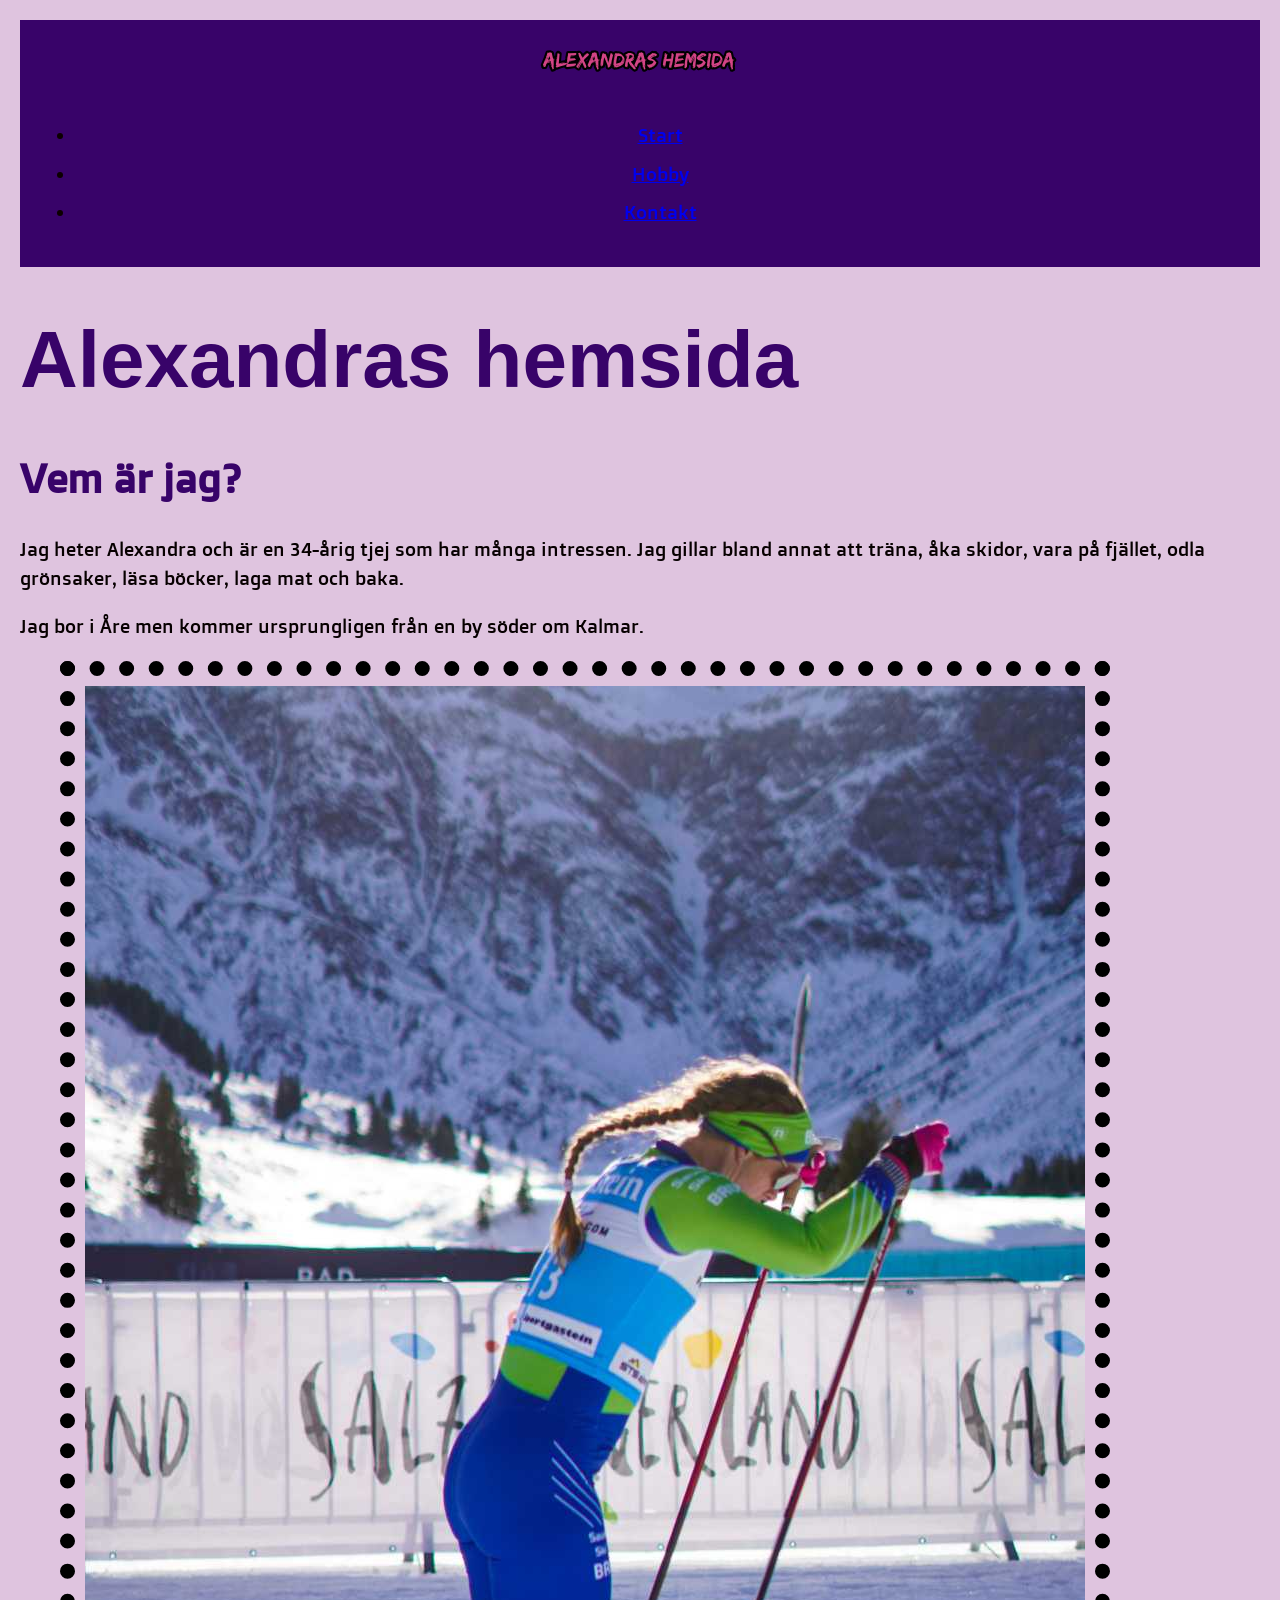
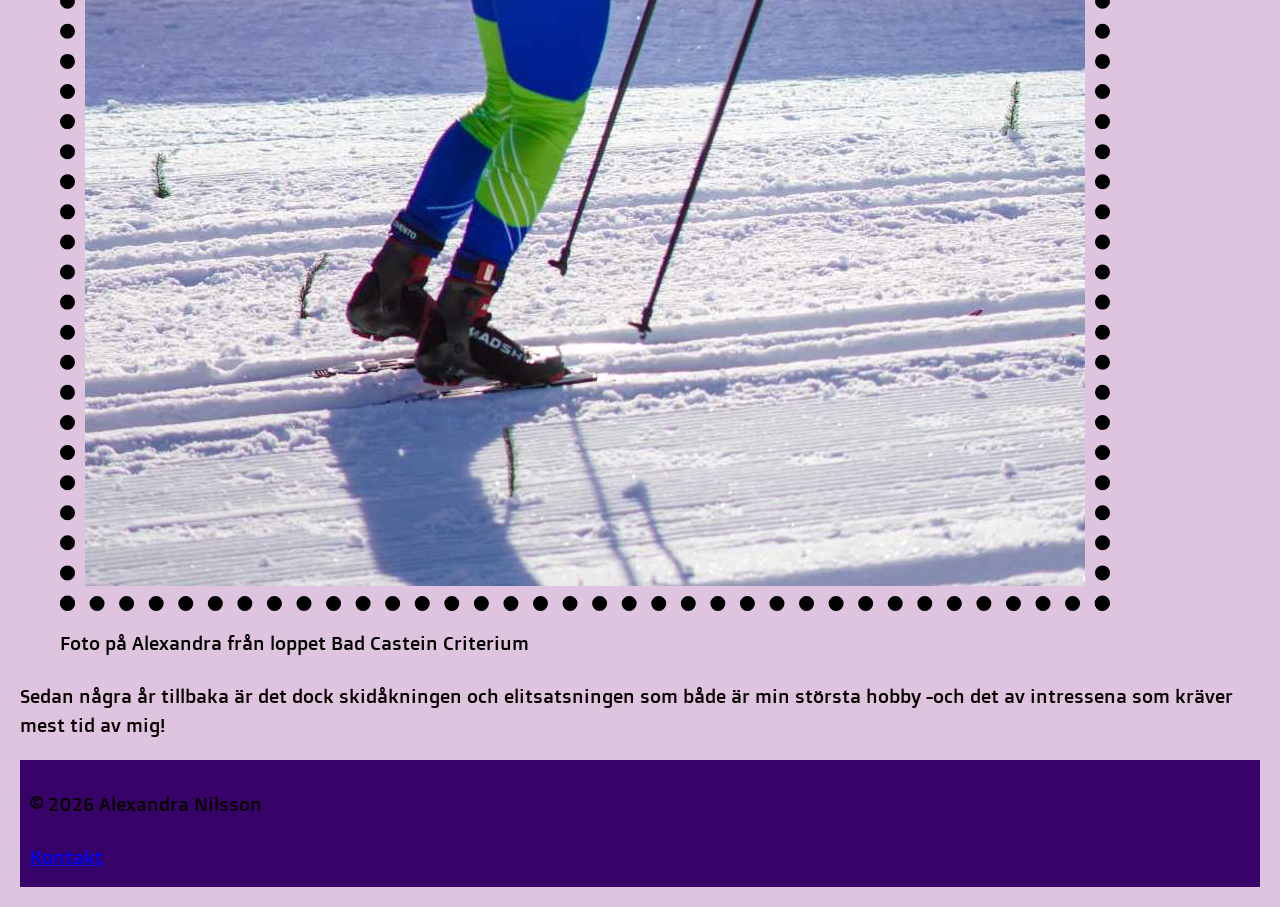
==== index.html @ caaa1222 "Update image dimensions in header and adjust CSS styles for consistency" ====
<!DOCTYPE html>
<html lang="sv">
    <head>
        <meta charset="UTF-8">
        <meta name="viewport" content="width=device-width, initial-scale=1.0">
        <title>Alexandras hemsida</title>
        <link href="css/style.css" rel="stylesheet">

        <!-- Provar att importera en font från Google Fonts -->
        <link href="https://fonts.googleapis.com/css2?family=Caveat:wght@400..700&family=Doppio+One&display=swap" rel="stylesheet">
    </head>

    <body>
        <!--SIDHUVUD-->
        <header>
            <a href="index.html">
                <img src="images/logotyp.svg" alt="logotyp alexandra" width="200">
            </a>
            
            <nav>
                <ul>
                   <li><a href="index.html">Start</a></li>
                    <li><a href="hobby.html">Hobby</a></li>
                    <li><a href="kontakt.html">Kontakt</a></li>
                </ul>
            </nav>
        </header>

        <main>
            <!--INTRODUKTION-->
            <h1>Alexandras hemsida</h1>
            <section>
                <h2>Vem är jag?</h2>
                <p>Jag heter Alexandra och är en 34-årig tjej som har många intressen. Jag gillar bland annat att träna, åka skidor, vara på fjället, odla grönsaker, läsa böcker, laga mat och baka.</p>
                <p>Jag bor i Åre men kommer ursprungligen från en by söder om Kalmar.</p>
            </section>
            
            <figure>
                <img src="images/skidbild.jpg" alt="skidbild">
                <figcaption class=”ImageCaption”>Foto på Alexandra från loppet Bad Castein Criterium</figcaption>
            </figure>
            
            <section>
                <p>Sedan några år tillbaka är det dock skidåkningen och elitsatsningen som både är min största hobby -och det av intressena som kräver mest tid av mig!</p>
            </section>
        </main>

        <footer>
             <p>&copy; 2026 Alexandra Nilsson</p>
            <a href="kontakt.html">Kontakt</a>
        </footer>
    </body>
</html>
---- css/style.css ----
body {
    background-color: #dfc4df;
    color: #000000;
    font-family: 'Doppio One', Arial, sans-serif;
    font-size: 1.2rem;
    line-height: 2;
    margin: 20px;
}

header {
    background-color: #380369;
    color: rgb(12, 0, 0);
    padding: 1rem;
    text-align: center;
}

h1 {
    font-family: impact, sans-serif;
    color: #380369;
    font-size: 5rem;
    line-height: 1;
}
h2 {
    font-family: 'Doppio One', Arial, sans-serif;
    color: #380369;
    font-size: 2.5rem;
    line-height: 1.2;
}

p {
    font-size: 1.2rem;
    line-height: 1.5;
    color:rgb(7, 0, 0);
    margin-block-start: 20px;
    margin-block-end: 20px;
}

img {
    border: 15px rgb(0, 0, 0) dotted;
    padding: 10px;
}
img[alt="logotyp alexandra"] {
    border: none;
}

footer {
    background-color: #380369;
    text-align: start;
    padding: 10px;
}
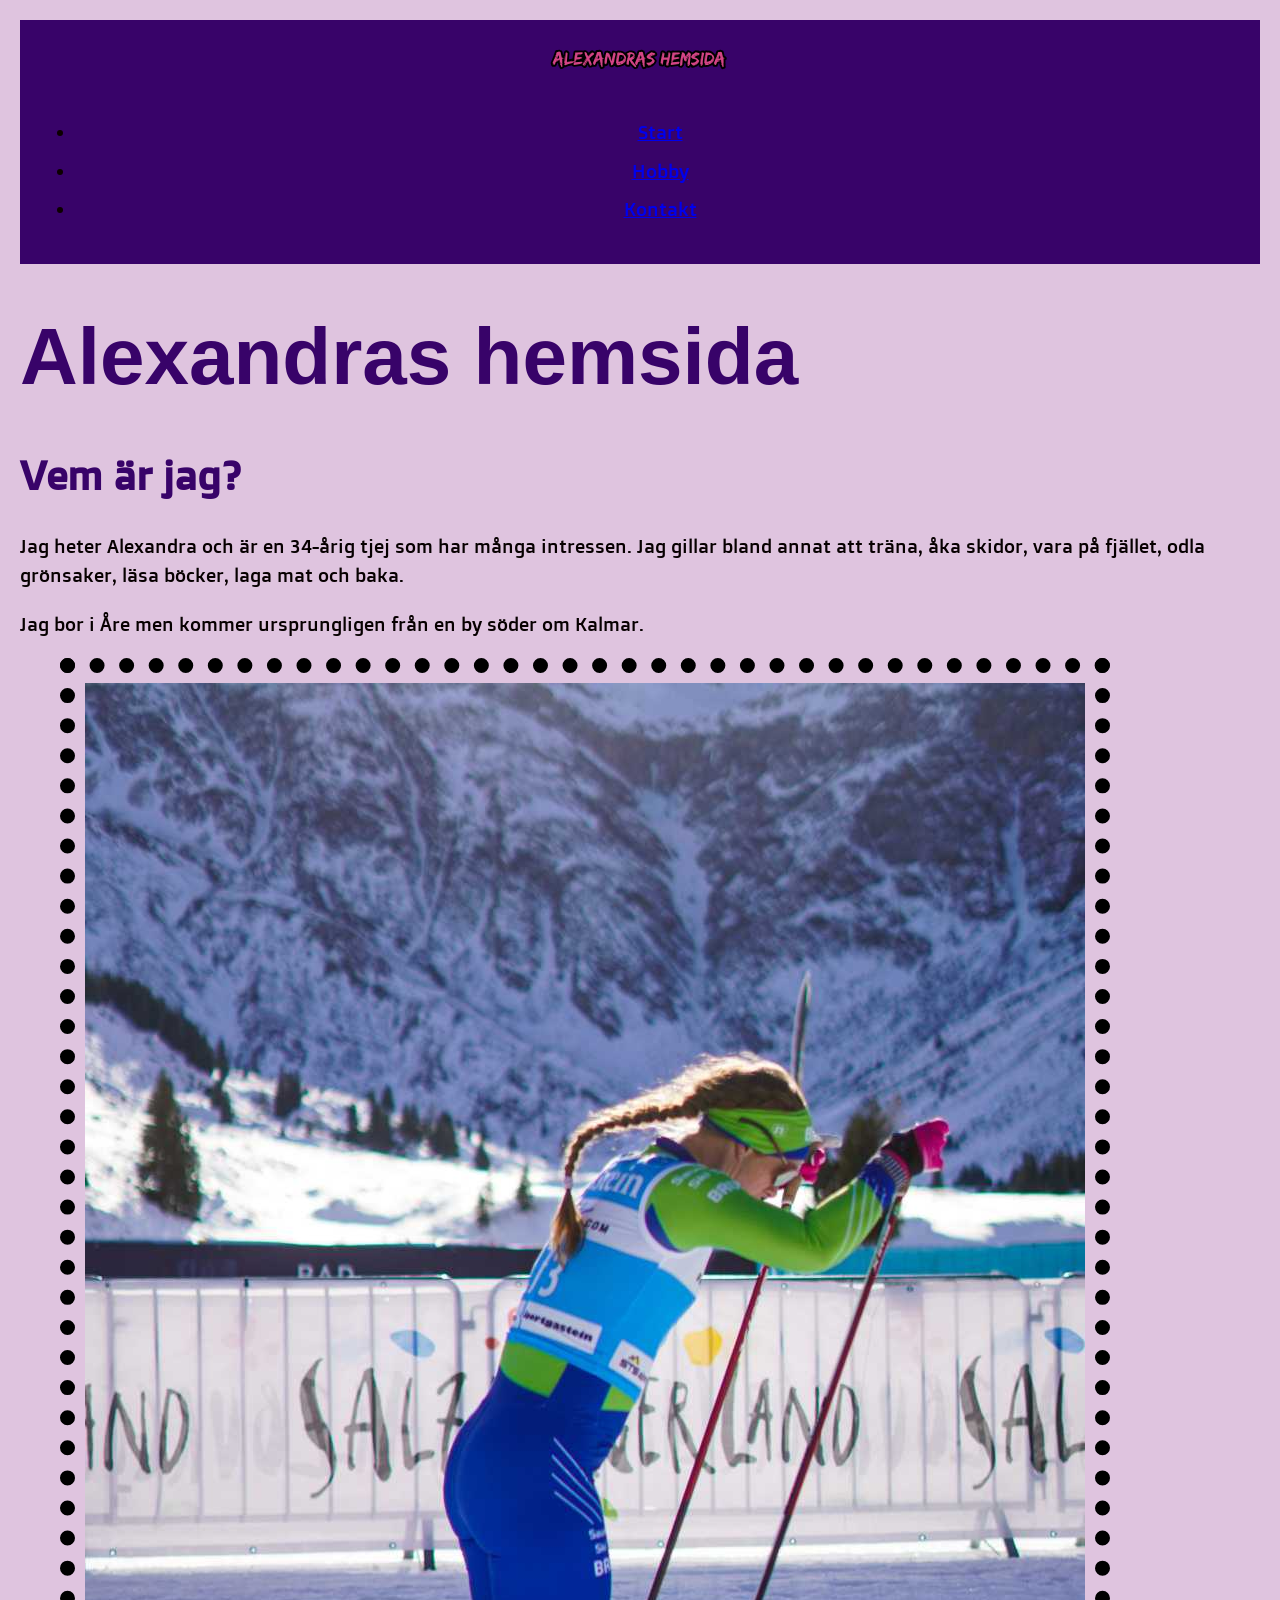
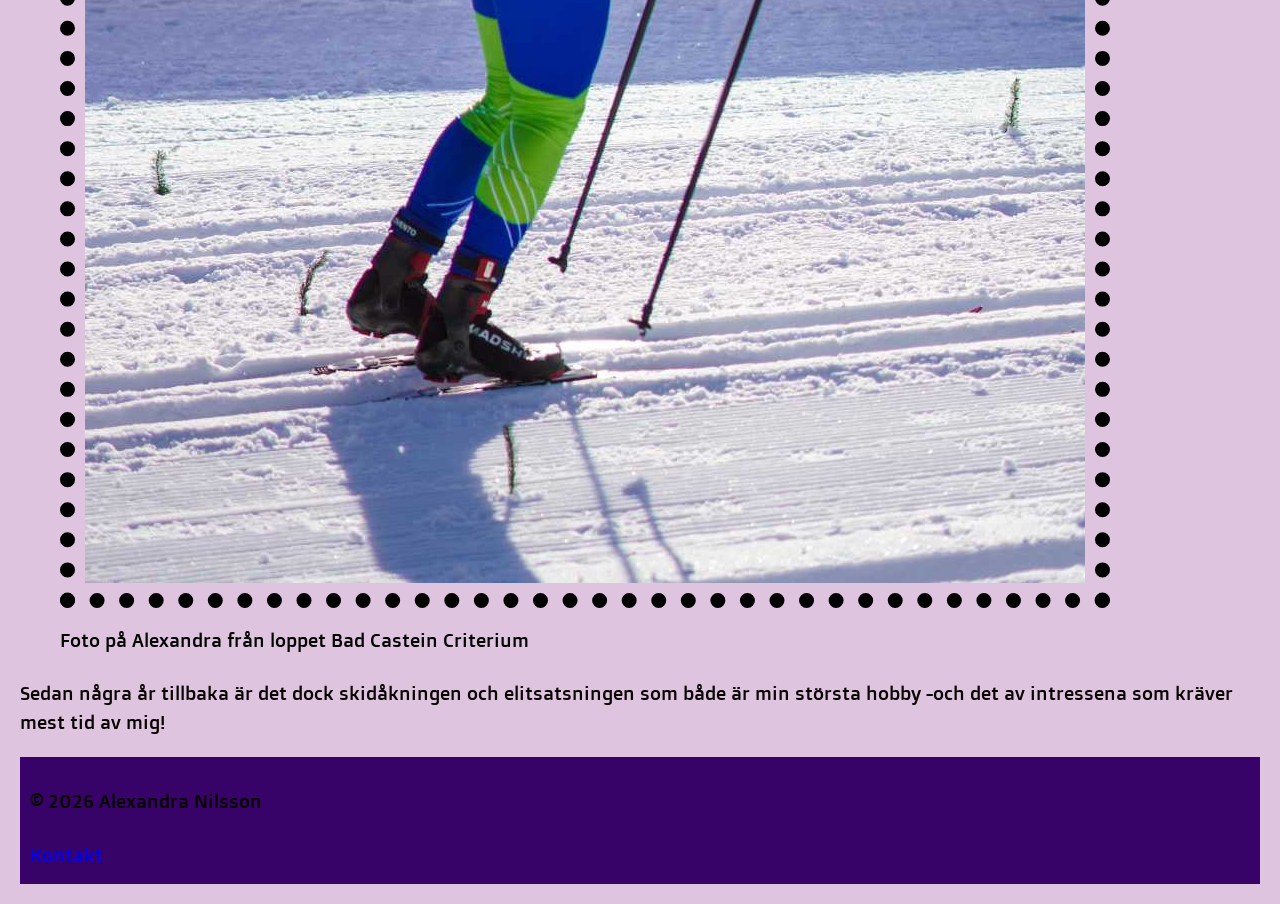
==== commit a3e5980a: "Add Google Fonts and improve CSS styles for form and table elements" ====
--- a/index.html
+++ b/index.html
@@ -7,6 +7,8 @@
         <link href="css/style.css" rel="stylesheet">
 
         <!-- Provar att importera en font från Google Fonts -->
+        <link rel="preconnect" href="https://fonts.googleapis.com">
+        <link rel="preconnect" href="https://fonts.gstatic.com" crossorigin>
         <link href="https://fonts.googleapis.com/css2?family=Caveat:wght@400..700&family=Doppio+One&display=swap" rel="stylesheet">
     </head>
 
--- a/css/style.css
+++ b/css/style.css
@@ -1,3 +1,8 @@
+/* Gör så att boxarna blir korrekt storlek när man sätter storleken själv (sätts överst för att den inte ska ärvas) */
+* {
+    box-sizing: border-box;
+}
+
 body {
     background-color: #dfc4df;
     color: #000000;
@@ -43,6 +48,48 @@
     border: none;
 }
 
+form {
+    background-color: #f15795;
+    padding: 20px;
+    border-radius: 10px;
+    border: 5px solid #380369;
+    max-width: 400px;
+    margin: 0 auto;
+}
+
+table {
+    /* collapse gör att det blir enkla streck emellan istället för dubbla som är default*/
+    border-collapse: collapse;
+    /* gör att tabellen blir mer förutsägbar, t.ex att cellerna anpassar sig mer efter rubrikerna än innehållet */
+    table-layout: fixed;
+    border: 1px solid #380369;
+    width: 100%;
+}
+
+th, 
+td {
+    border: 1px solid #380369;
+    padding: 0.7em;
+    text-align: left;
+}
+
+tr:nth-child(even) {
+    background-color: #f15795;
+}
+
+tr:nth-child(odd) {
+    background-color: pink;
+}
+
+/* gör att form och annat som inte som default äver egenskaper gör det nu */
+button, 
+input,
+select,
+textarea {
+  font-family: inherit;
+  font-size: 100%;
+}
+
 footer {
     background-color: #380369;
     text-align: start;
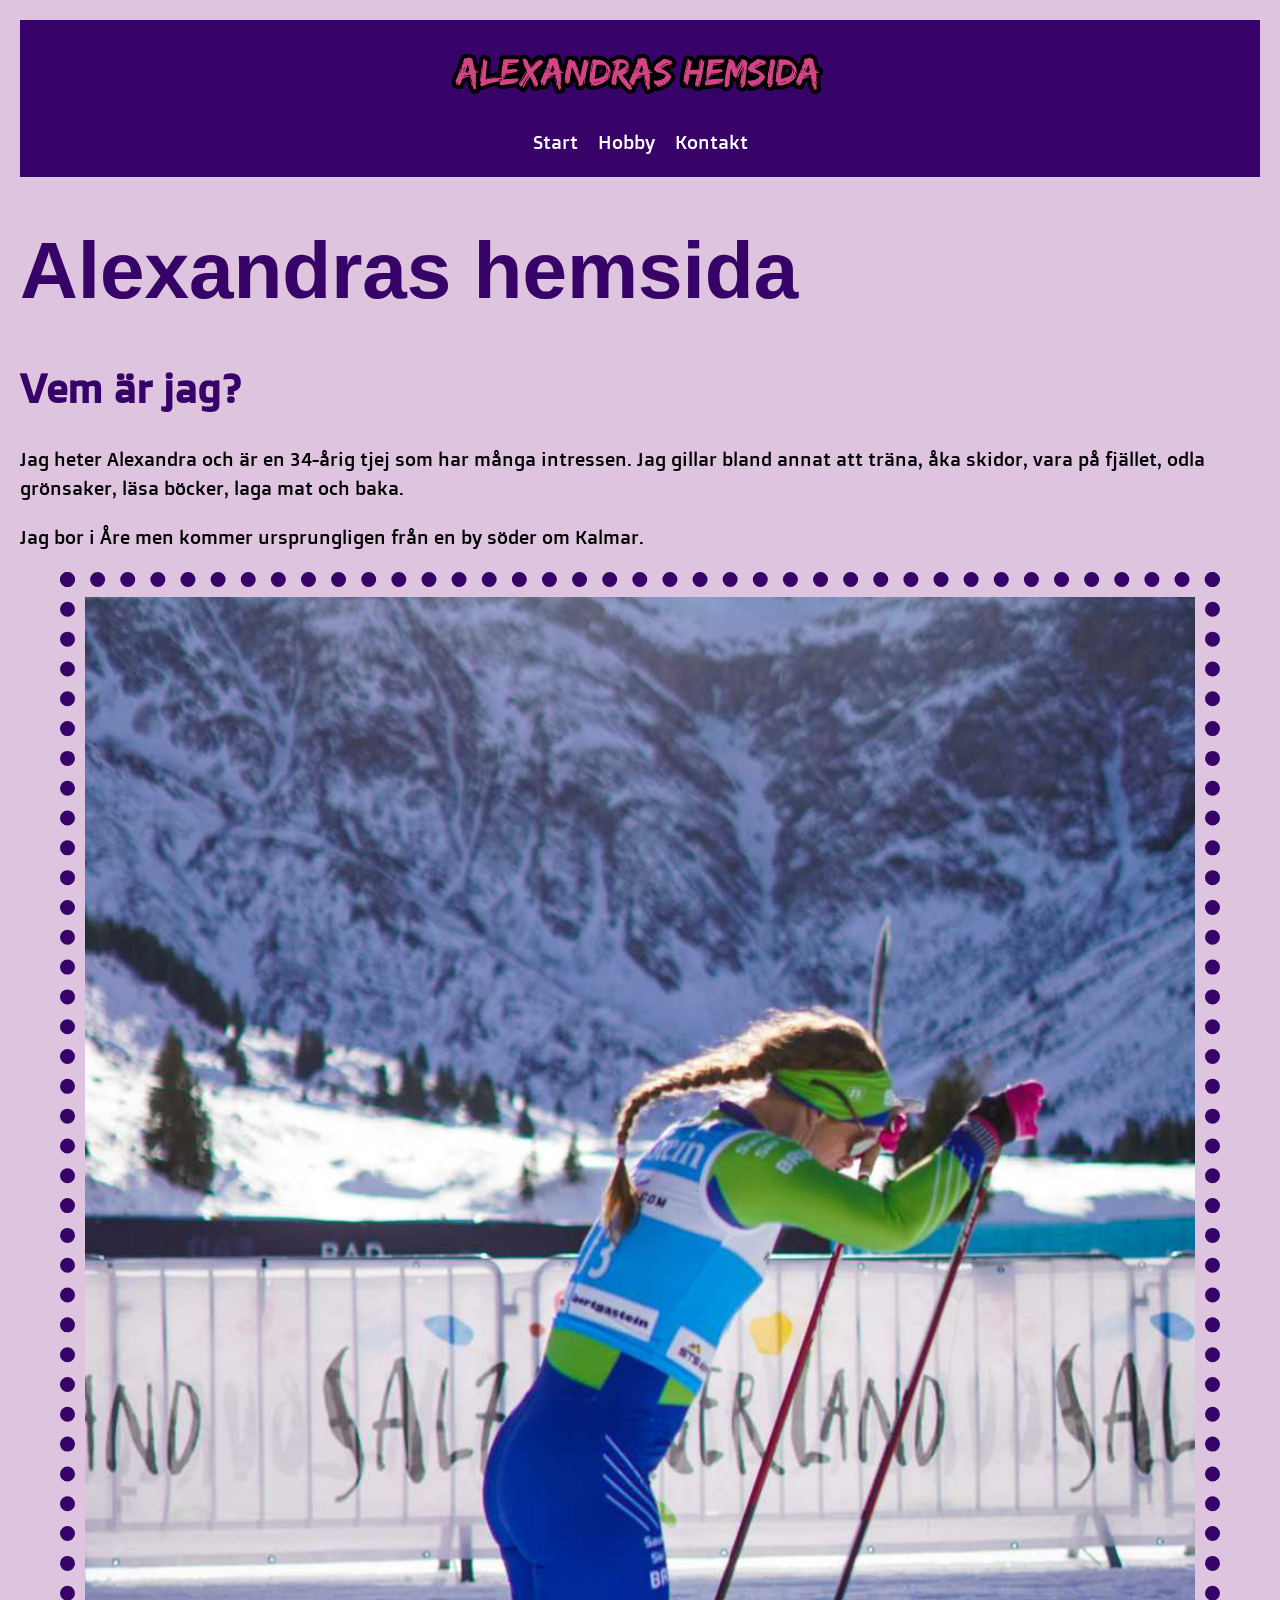
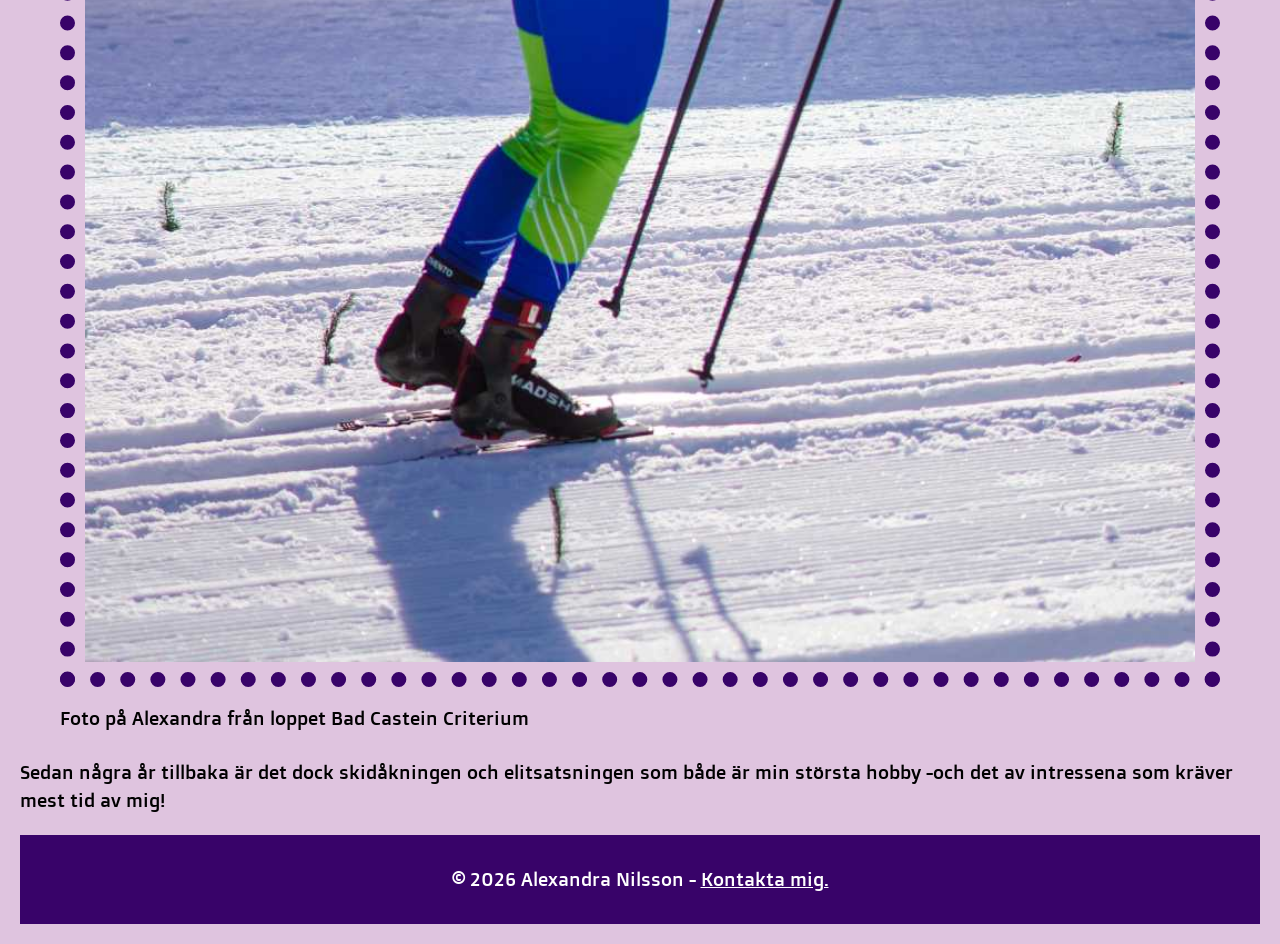
==== commit be10b2a5: "css på button, heade, footer, form, table" ====
--- a/index.html
+++ b/index.html
@@ -47,9 +47,10 @@
             </section>
         </main>
 
-        <footer>
-             <p>&copy; 2026 Alexandra Nilsson</p>
-            <a href="kontakt.html">Kontakt</a>
+         <footer>
+             <p>&copy; 2026 Alexandra Nilsson - <a href="kontakt.html">Kontakta mig.</a></p>
+            
         </footer>
+
     </body>
 </html>
--- a/css/style.css
+++ b/css/style.css
@@ -19,11 +19,29 @@
     text-align: center;
 }
 
+header a {
+    color: white;
+    text-decoration: none;
+}
+
+header ul {
+    /* tar bort prickarna på listan */
+    list-style-type: none;
+    margin: 0;
+    padding: 0;
+    /* gör att valen hamnar bredvid varandra istället */
+    display: flex;
+    /* skapar mellanrum mellan länkarna */
+    gap: 20px;
+    justify-content: center;
+}
+
 h1 {
     font-family: impact, sans-serif;
     color: #380369;
     font-size: 5rem;
     line-height: 1;
+    -webkit-text-stroke: 0.1px #0b0014;
 }
 h2 {
     font-family: 'Doppio One', Arial, sans-serif;
@@ -35,17 +53,21 @@
 p {
     font-size: 1.2rem;
     line-height: 1.5;
-    color:rgb(7, 0, 0);
     margin-block-start: 20px;
     margin-block-end: 20px;
 }
 
 img {
-    border: 15px rgb(0, 0, 0) dotted;
+    border: 15px #380369 dotted;
     padding: 10px;
+    width: 100%;
+    height: auto;
+
 }
 img[alt="logotyp alexandra"] {
     border: none;
+    width: 50%;
+    max-width: 400px;
 }
 
 form {
@@ -57,13 +79,37 @@
     margin: 0 auto;
 }
 
+button {
+    background-color: #380369;    
+    color: white;              
+    padding: 10px 24px;         
+    border: none;                 
+    border-radius: 4px;           
+    font-size: 1rem; 
+    /* Handmarkör vid hover */             
+    cursor: pointer;   
+}
+
+button:hover {
+    background-color: #0e011a;
+}
+
+button:active {
+        /* gör knappen blå när man trycker på den */
+    background-color: #004466;
+}
+
 table {
     /* collapse gör att det blir enkla streck emellan istället för dubbla som är default*/
     border-collapse: collapse;
     /* gör att tabellen blir mer förutsägbar, t.ex att cellerna anpassar sig mer efter rubrikerna än innehållet */
     table-layout: fixed;
-    border: 1px solid #380369;
     width: 100%;
+}
+
+.table-container {
+    border: 10px solid #380369;
+    border-radius: 6px;
 }
 
 th, 
@@ -71,6 +117,10 @@
     border: 1px solid #380369;
     padding: 0.7em;
     text-align: left;
+}
+
+th {
+    background-color: #f15795;
 }
 
 tr:nth-child(even) {
@@ -92,7 +142,12 @@
 
 footer {
     background-color: #380369;
-    text-align: start;
+    color: white;
+    text-align: center;
     padding: 10px;
+    line-height: 0;
 }
 
+footer a {
+    color: white;
+}
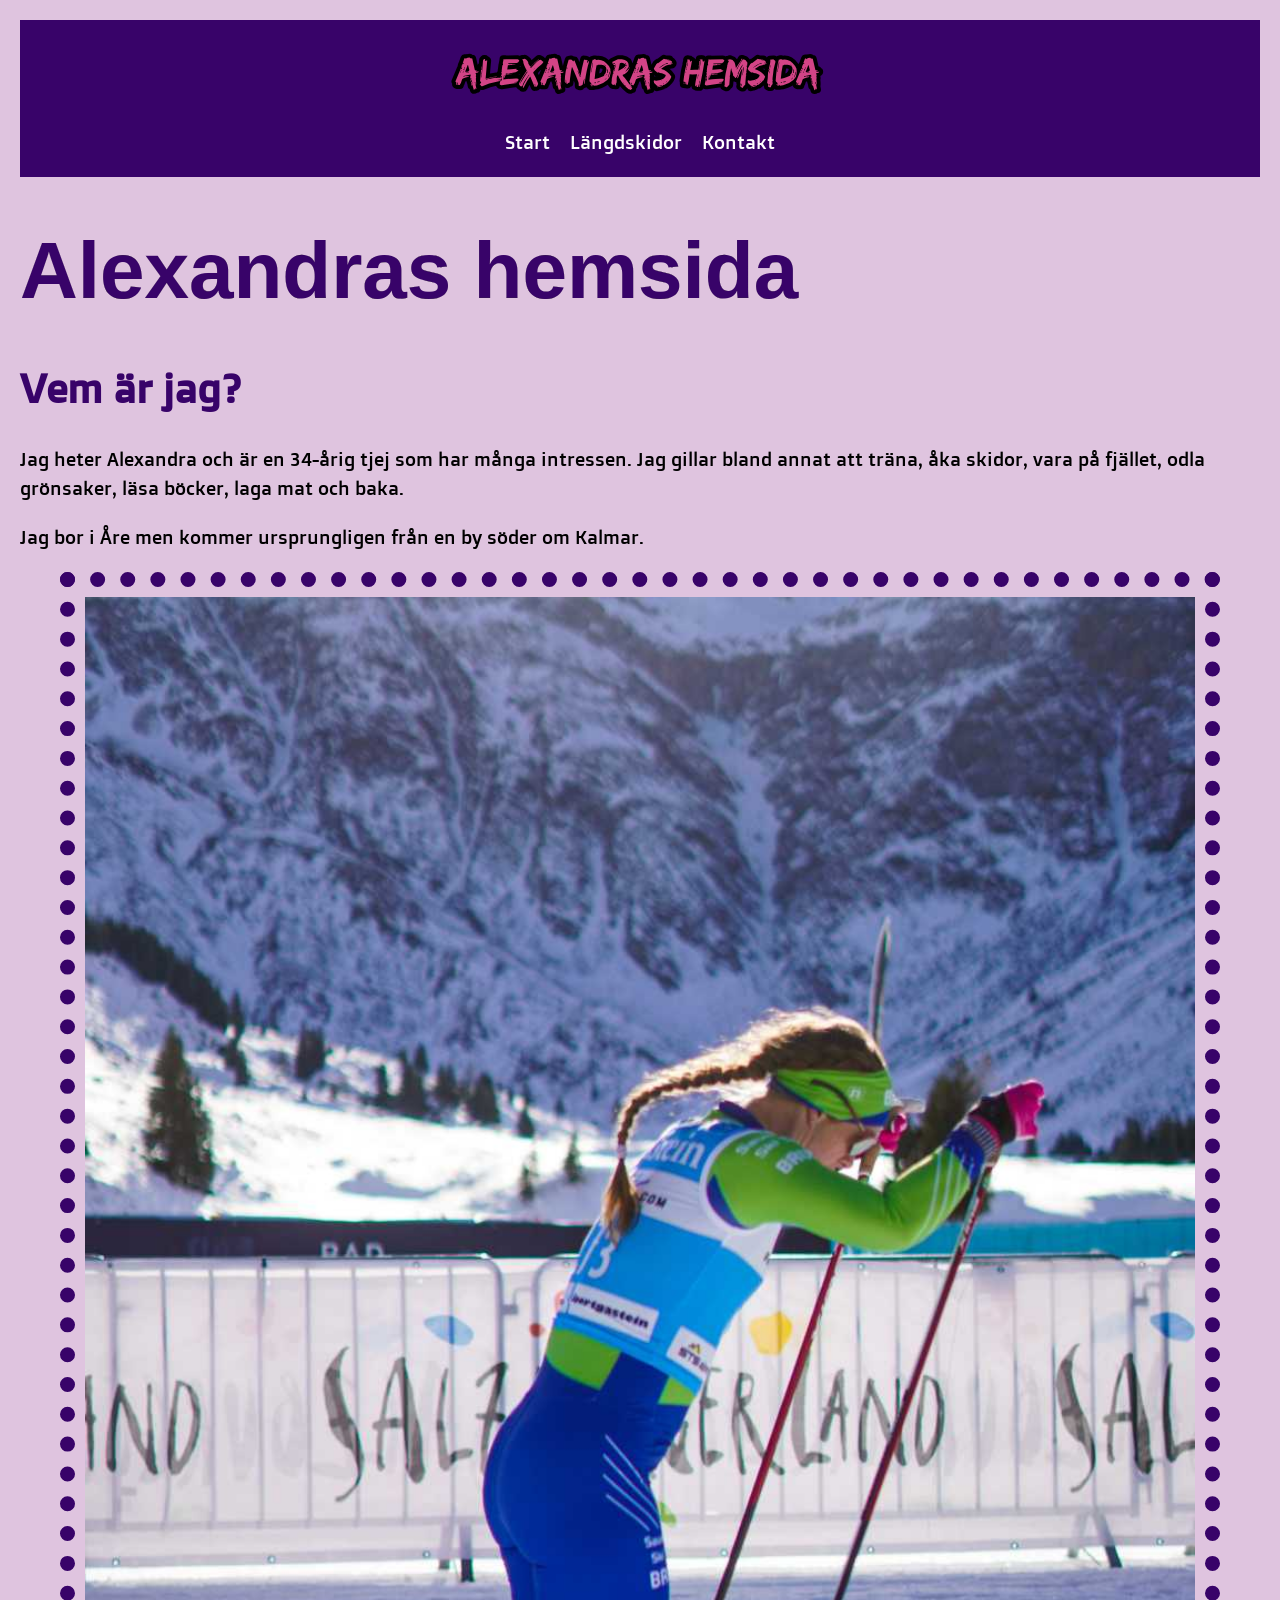
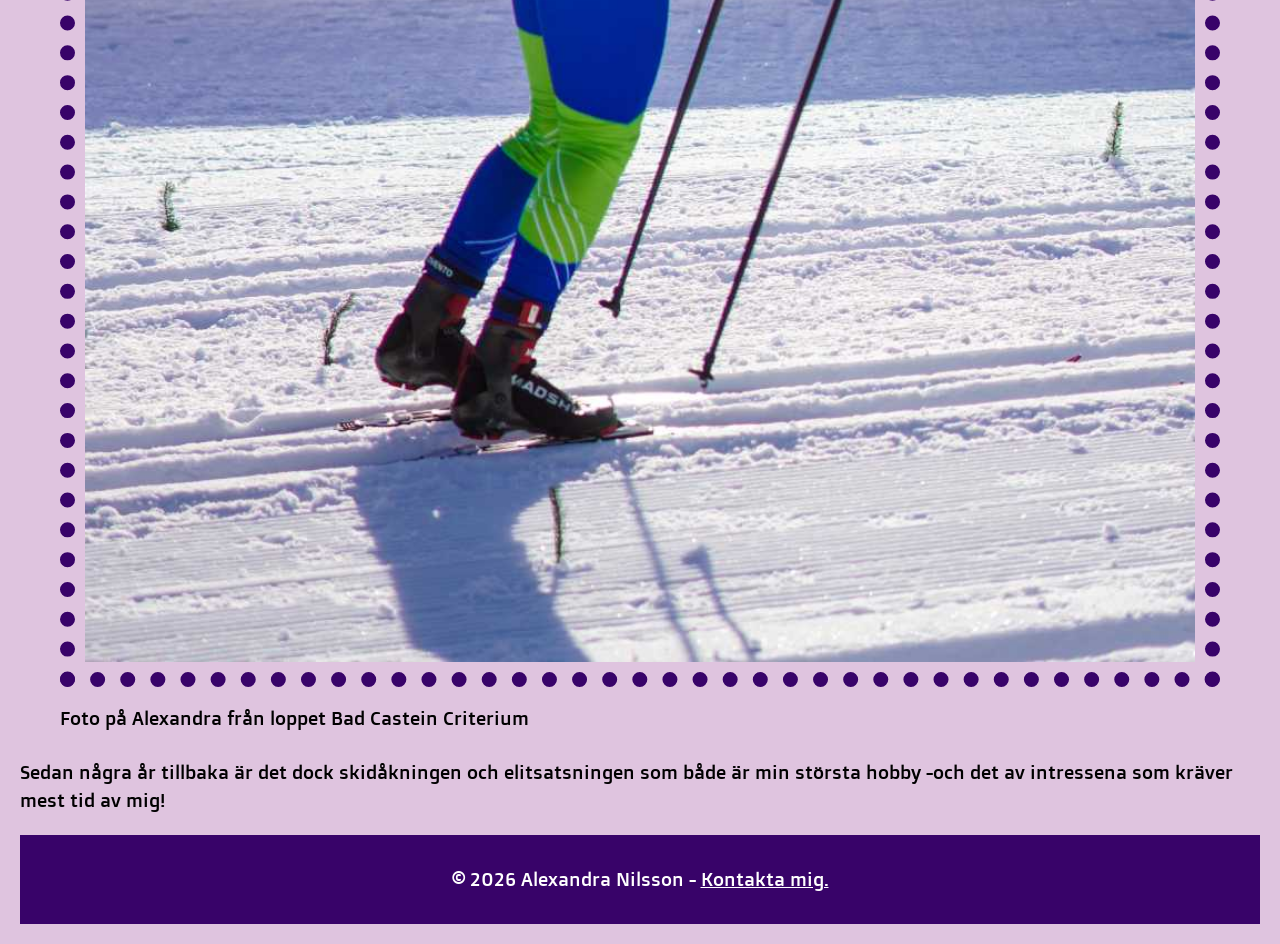
==== commit e64d637b: "fortsätter experimentera med css, mest form och table" ====
--- a/index.html
+++ b/index.html
@@ -22,7 +22,7 @@
             <nav>
                 <ul>
                    <li><a href="index.html">Start</a></li>
-                    <li><a href="hobby.html">Hobby</a></li>
+                    <li><a href="hobby.html">Längdskidor</a></li>
                     <li><a href="kontakt.html">Kontakt</a></li>
                 </ul>
             </nav>
--- a/css/style.css
+++ b/css/style.css
@@ -79,6 +79,11 @@
     margin: 0 auto;
 }
 
+/* blir en ljus rosa färg när man är i fältet, standardraden är kvar (outline: none; om den ska bort*/
+input:focus, textarea:focus, select:focus {
+      background-color: #f3bdd5;    
+}
+
 button {
     background-color: #380369;    
     color: white;              
@@ -91,7 +96,7 @@
 }
 
 button:hover {
-    background-color: #0e011a;
+    background-color:#380369;
 }
 
 button:active {
@@ -110,6 +115,8 @@
 .table-container {
     border: 10px solid #380369;
     border-radius: 6px;
+    overflow-x: auto;     /* Horisontell scroll vid behov */
+    -webkit-overflow-scrolling: touch; /* Smidig scroll på mobil */
 }
 
 th, 
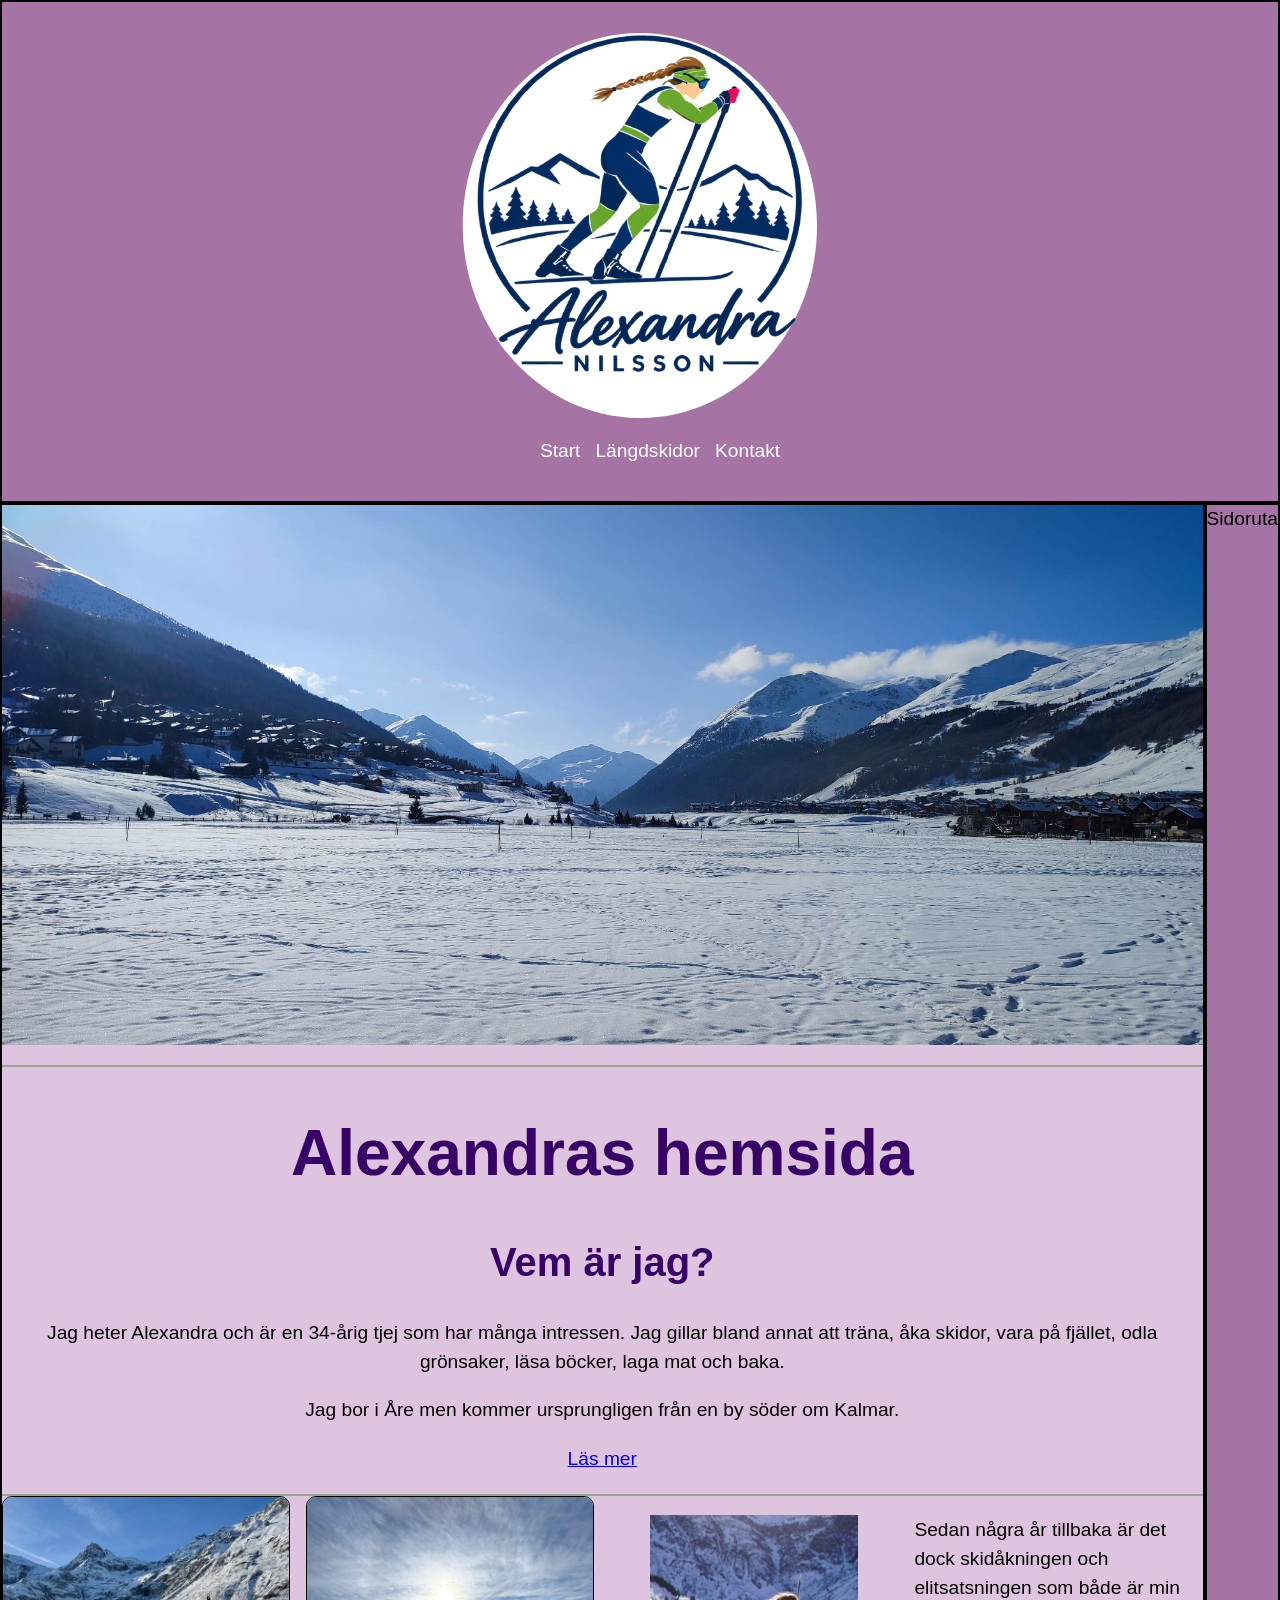
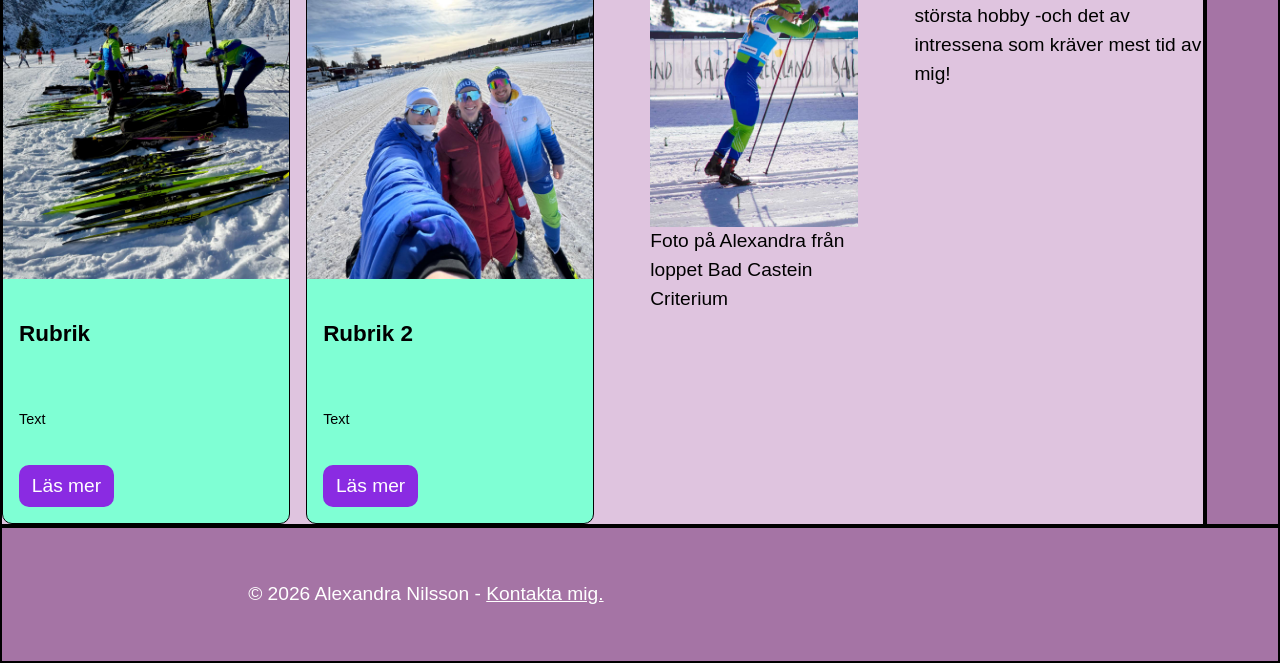
==== commit 772c8dec: "överfört massor med kod i html och css som måste ses över och fixas med." ====
--- a/index.html
+++ b/index.html
@@ -6,51 +6,93 @@
         <title>Alexandras hemsida</title>
         <link href="css/style.css" rel="stylesheet">
 
-        <!-- Provar att importera en font från Google Fonts -->
+        <!-- Google Fonts -->
         <link rel="preconnect" href="https://fonts.googleapis.com">
         <link rel="preconnect" href="https://fonts.gstatic.com" crossorigin>
-        <link href="https://fonts.googleapis.com/css2?family=Caveat:wght@400..700&family=Doppio+One&display=swap" rel="stylesheet">
-    </head>
+        <link href="https://fonts.googleapis.com/css2?family=Alatsi&family=Lora:ital,wght@0,400..700;1,400..700&display=swap" rel="stylesheet">
+</head>
 
     <body>
-        <!--SIDHUVUD-->
-        <header>
-            <a href="index.html">
-                <img src="images/logotyp.svg" alt="logotyp alexandra" width="200">
-            </a>
+        <div class="page-layout" id="layout">
+
+
+        <!-- HEADER -->
+
+            <header class="box header">
+                <!-- <a class="logo" href="index.html"> -->
+                    <img src="images/logotyp-vit-bakgrund.svg" alt="logotyp alexandra">
+                <!-- </a> -->
+                
+                <nav>
+                    <ul class="nav-ul">
+                        <li><a href="index.html">Start</a></li>
+                        <li><a href="hobby.html">Längdskidor</a></li>
+                        <li><a href="kontakt.html">Kontakt</a></li>
+                    </ul>
+                    </nav>
+            </header>
+
+
             
-            <nav>
-                <ul>
-                   <li><a href="index.html">Start</a></li>
-                    <li><a href="hobby.html">Längdskidor</a></li>
-                    <li><a href="kontakt.html">Kontakt</a></li>
-                </ul>
-            </nav>
-        </header>
+        <!-- MAIN -->
 
-        <main>
-            <!--INTRODUKTION-->
-            <h1>Alexandras hemsida</h1>
-            <section>
-                <h2>Vem är jag?</h2>
-                <p>Jag heter Alexandra och är en 34-årig tjej som har många intressen. Jag gillar bland annat att träna, åka skidor, vara på fjället, odla grönsaker, läsa böcker, laga mat och baka.</p>
-                <p>Jag bor i Åre men kommer ursprungligen från en by söder om Kalmar.</p>
-            </section>
-            
-            <figure>
-                <img src="images/skidbild.jpg" alt="skidbild">
-                <figcaption class=”ImageCaption”>Foto på Alexandra från loppet Bad Castein Criterium</figcaption>
-            </figure>
-            
-            <section>
-                <p>Sedan några år tillbaka är det dock skidåkningen och elitsatsningen som både är min största hobby -och det av intressena som kräver mest tid av mig!</p>
-            </section>
-        </main>
+            <main class="box main">
 
-         <footer>
-             <p>&copy; 2026 Alexandra Nilsson - <a href="kontakt.html">Kontakta mig.</a></p>
-            
-        </footer>
+                <!-- HEROBILD -->
+                  <div class="section grid-col-span-2" id="section1">
+                    <img src="images/hero.jpg" alt="vinter med mycket snö och fina berg i bakgrunden"id="hero"> 
+                </div>
+
+                <section class="section" id="section2">
+                    <h1>Alexandras hemsida</h1>
+                    <h2>Vem är jag?</h2>
+                    <p>Jag heter Alexandra och är en 34-årig tjej som har många intressen. Jag gillar bland annat att träna, åka skidor, vara på fjället, odla grönsaker, läsa böcker, laga mat och baka.</p>
+                    <p>Jag bor i Åre men kommer ursprungligen från en by söder om Kalmar.</p>
+                     <a href="#" class="button">Läs mer</a>
+                </section>
+                
+                <section class="card-grid">
+                    <article class="card">
+                        <img src="images/skidtest.jpg" alt="">
+                        <div class="card-body">
+                            <h3>Rubrik</h3>
+                            <p>Text</p>
+                            <!-- lägg in länk -->
+                            <a href="#" class="button">Läs mer</a>
+                        </div>
+                    </article>
+
+                    <article class="card">
+                        <img src="images/aljean.jpg" alt="">
+                        <div class="card-body">
+                            <h3>Rubrik 2</h3>
+                            <p>Text</p>
+                            <!-- lägg in länk -->
+                            <a href="#" class="button">Läs mer</a>
+                        </div>
+                    </article>
+
+                <figure>
+                    <img src="images/skidbild.jpg" alt="skidbild">
+                    <figcaption class=”ImageCaption”>Foto på Alexandra från loppet Bad Castein Criterium</figcaption>
+                </figure>
+                
+                <section>
+                    <p>Sedan några år tillbaka är det dock skidåkningen och elitsatsningen som både är min största hobby -och det av intressena som kräver mest tid av mig!</p>
+                </section>
+
+                </section>
+            </main>
+
+
+
+            <!-- ASIDE -->
+            <aside class="box aside">Sidoruta</aside>
+
+            <footer class="box footer">
+                <p>&copy; 2026 Alexandra Nilsson - <a href="kontakt.html">Kontakta mig.</a></p>
+                
+            </footer>
 
     </body>
 </html>
--- a/css/style.css
+++ b/css/style.css
@@ -3,43 +3,172 @@
     box-sizing: border-box;
 }
 
+/* ==================
+  STORA GRUPPERINGAR
+===================== */
+
+/* Generellt för hela sidan */
 body {
     background-color: #dfc4df;
     color: #000000;
     font-family: 'Doppio One', Arial, sans-serif;
     font-size: 1.2rem;
-    line-height: 2;
-    margin: 20px;
-}
-
-header {
-    background-color: #380369;
+    line-height: 1.5;
+    margin: 0;
+    padding: 0; 
+}
+
+/* strukturerar huvudinnehållet. Skapar CSS-grid-layout */
+.page-layout {
+    display: grid;
+    height: 100%;
+
+    grid-template-areas:
+    "header"
+    "main"
+    "aside"
+    "footer";
+
+    /* grid-template-rows: 1fr 1fr 2fr 1fr 1fr; */
+}
+
+/* headern i liten skärm */
+.header {
+    grid-area: header;
+    display: flex;
+    flex-direction: column;
+    background-color: #a574a5;
     color: rgb(12, 0, 0);
     padding: 1rem;
     text-align: center;
+    align-items: center;
+}
+
+
+/* strukturerar huvudinnehållet. Skapar CSS-grid-layout */
+.main {
+    grid-area: main;
+    display: grid;
+    background-color: #dfc4df;
+}
+
+.aside {
+    grid-area: aside;
+    background-color: #a574a5;
+}
+
+.footer {
+    grid-area: footer;
+    background-color: #a574a5;
+    color: white;
+    width: 100%;
+    display: grid;
+    /* skapar tre rader med två kolumner */
+    grid-template-areas: 
+    "logo logo"
+    "logotext logotext"
+    "footer-contact footer-nav";
+    padding: 2rem;
+}
+
+.box {
+    /* TA BORT NÄR INNEHÅLLET ÄR LITE MER PÅ PLATS */
+    border: 2px solid black;
+    min-height: 80px;
+}
+
+
+/* ==================
+  CLASSES / IDs
+===================== */
+
+.section {
+  text-align: center;
+  text-wrap: wrap;
+  border-bottom: 2px solid #9CA695;
+  padding-bottom: 20px;
+}
+
+/* Specificerar vilket element/block som ska till vilken grid-area i footern. Detta håller i sig även på @media, men då gör jag en annan layout. */
+.footer-logotyp { grid-area: logo; }
+.footer-logo { grid-area: logotext; }
+.footer-contact { grid-area: footer-contact; }
+.footer-nav { grid-area: footer-nav; }
+
+.card-grid {
+    display: grid;
+    grid-template-columns: repeat(auto-fit, minmax(200px, 1fr));
+    gap: 1rem;
 }
 
 header a {
     color: white;
     text-decoration: none;
 }
+
+
+
+/* ===== CARDS ======= */
+
+.card {
+    display: flex;
+    flex-direction: column;
+    background-color: aquamarine;
+    border: 1px solid black;
+    border-radius: 10px;
+    overflow: hidden;
+}
+
+.card img {
+    width: 100%;
+    object-fit: cover;
+    display: block;
+}
+
+.card-body {
+    display: flex;
+    flex-direction: column;
+    gap: 1rem;
+    padding: 1rem;
+    flex-grow: 1;
+}
+
+.card-body h3 {
+    font-size: 1.2 rem;
+    color:black;
+}
+
+.card-body p {
+    font-size: 0.9rem;
+    line-height: 1.4;
+    color: black;
+}
+
+.card-body .button {
+    margin-top: auto;
+    align-self: flex-start;
+    padding: 0.4rem 0.8rem;
+    background-color: blueviolet;
+    color: white;
+    text-decoration: none;
+    border-radius: 10px;
+}
+
 
 header ul {
     /* tar bort prickarna på listan */
     list-style-type: none;
-    margin: 0;
-    padding: 0;
     /* gör att valen hamnar bredvid varandra istället */
     display: flex;
-    /* skapar mellanrum mellan länkarna */
-    gap: 20px;
-    justify-content: center;
+    /* placerar länkarna så att de är jämnt fördelade över hela vp-bredden (kan också använda gap: 10px; för att skapa mellanrum mellanblocken*/
+    justify-content: space-evenly;
+    gap: 15px;
 }
 
 h1 {
     font-family: impact, sans-serif;
     color: #380369;
-    font-size: 5rem;
+    font-size: 4rem;
     line-height: 1;
     -webkit-text-stroke: 0.1px #0b0014;
 }
@@ -58,11 +187,11 @@
 }
 
 img {
-    border: 15px #380369 dotted;
-    padding: 10px;
-    width: 100%;
-    height: auto;
-
+    border: none;
+    /* följande tre rader gör att bilden täcker 100% av vp-10px på alla sidor, samt att bildens höjd ändras proportioneligt med bredden */
+    max-width: 100%;
+    display: block;
+    height: auto; 
 }
 img[alt="logotyp alexandra"] {
     border: none;
@@ -158,3 +287,21 @@
 footer a {
     color: white;
 }
+
+
+@media (min-width: 700px) {
+    .page-layout {
+        /* så att en tom box inte ska försvinna i layouten */
+        min-height: 0;
+        grid-template-rows: auto, 2fr, auto;
+
+        grid-template-areas:
+        "header header header"
+        "main main aside"
+        "footer footer footer";
+    }
+
+    .card-grid {
+        flex-direction: row;
+    }
+}
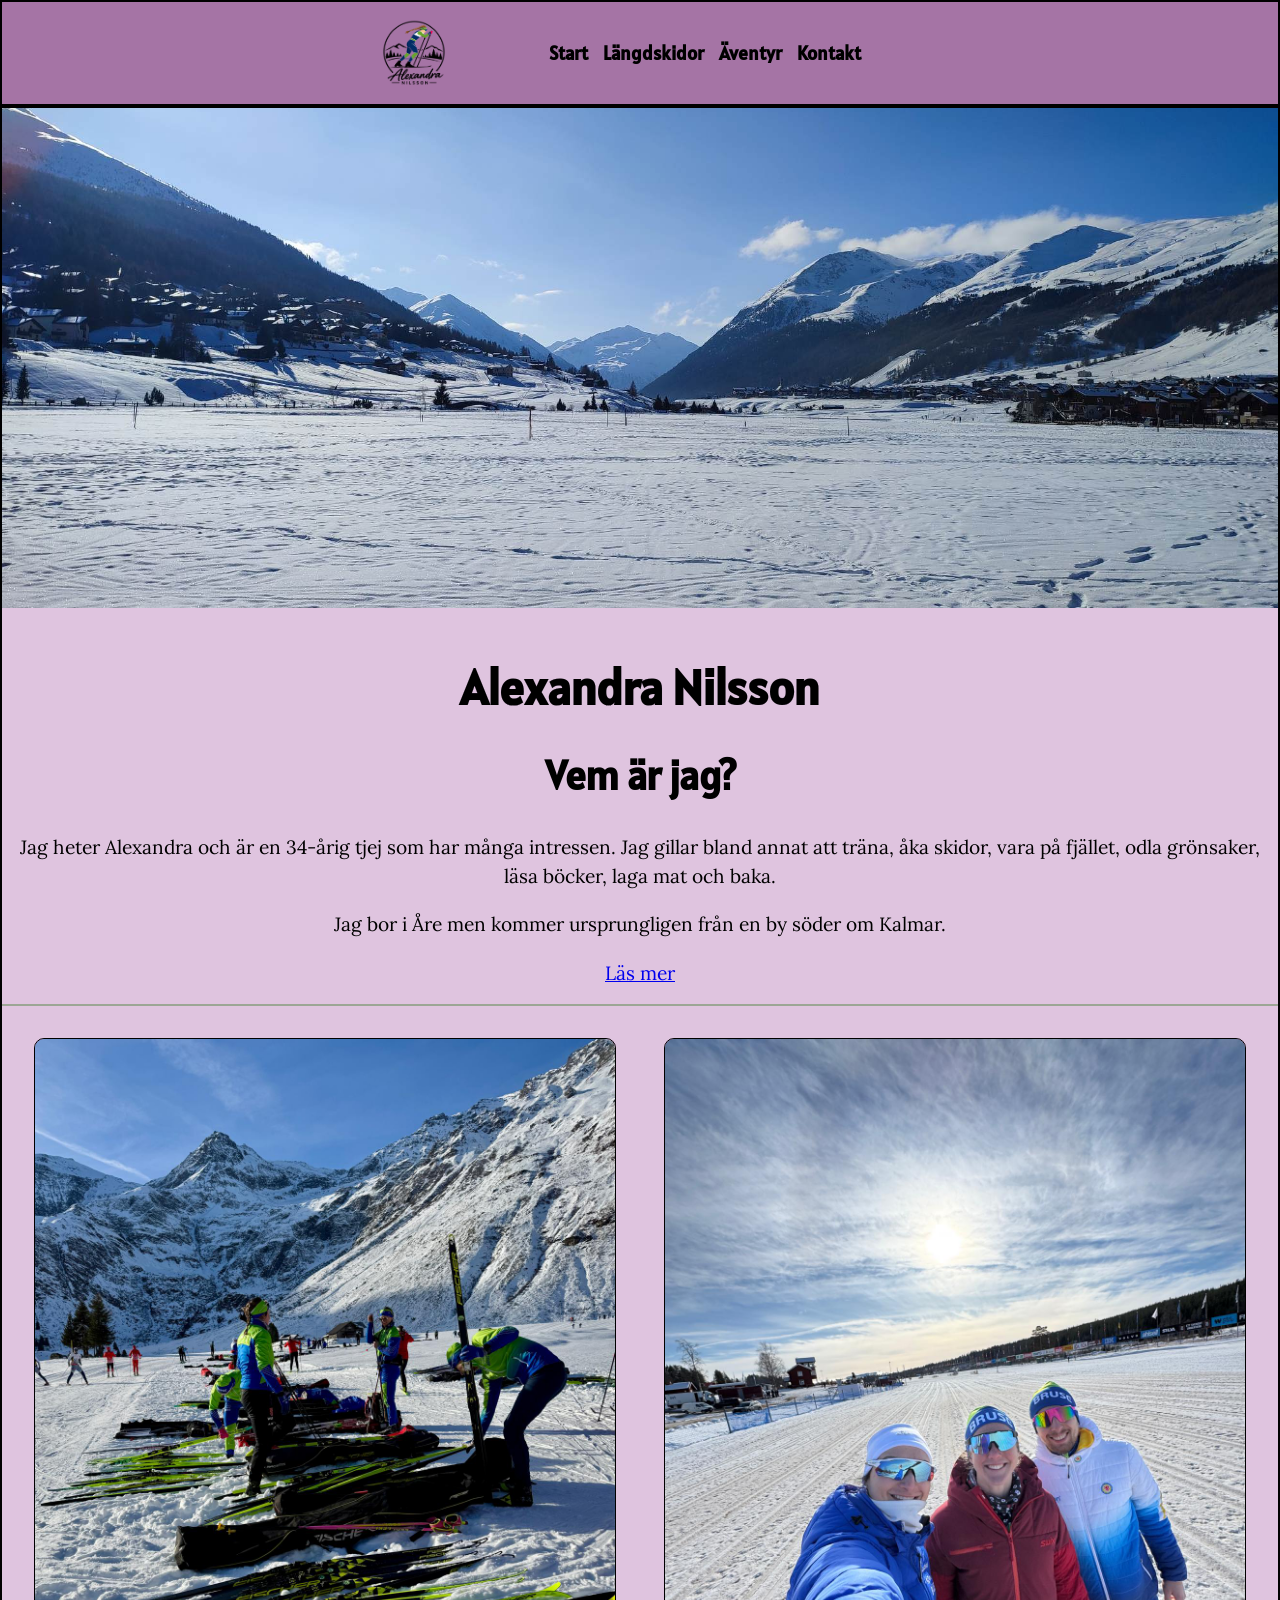
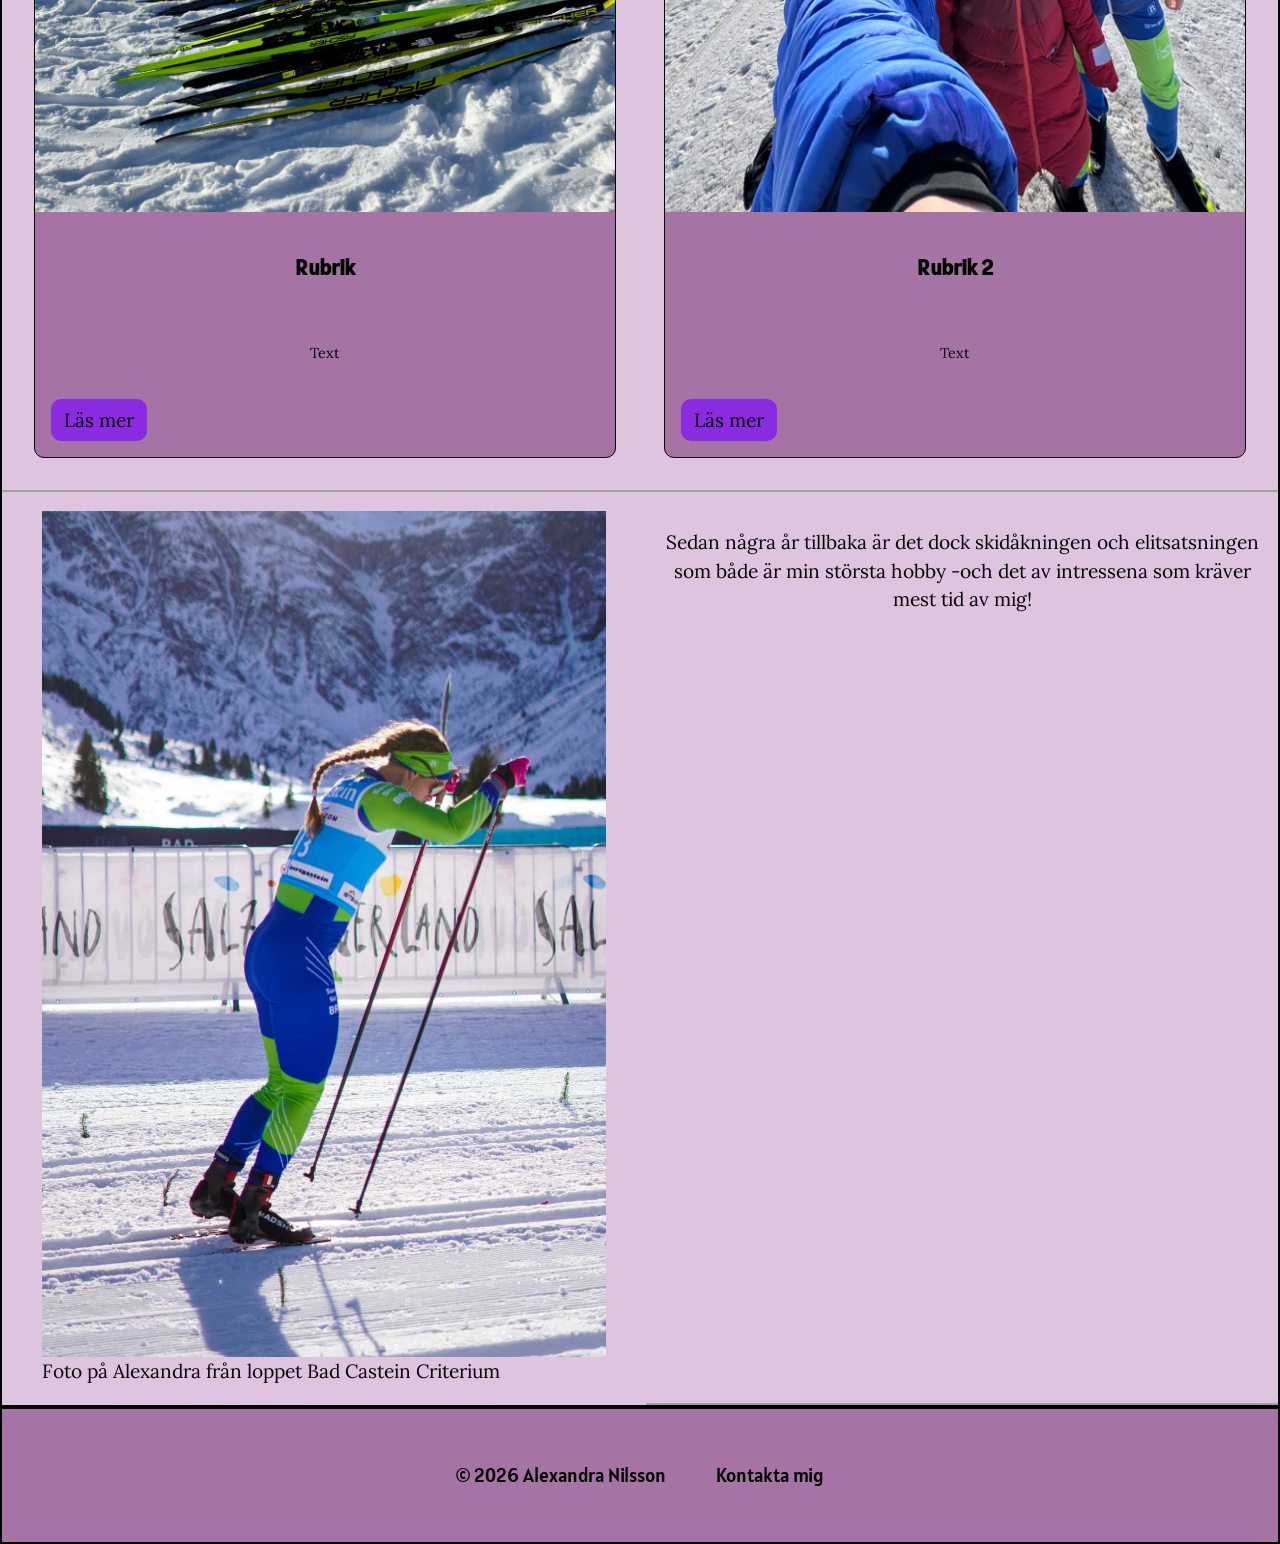
==== commit 4b95e2b8: "Refactor code structure for improved readability and maintainability" ====
--- a/index.html
+++ b/index.html
@@ -20,13 +20,14 @@
 
             <header class="box header">
                 <!-- <a class="logo" href="index.html"> -->
-                    <img src="images/logotyp-vit-bakgrund.svg" alt="logotyp alexandra">
+                    <img src="images/logotypANsvart.svg" alt="logotyp alexandra">
                 <!-- </a> -->
                 
                 <nav>
                     <ul class="nav-ul">
                         <li><a href="index.html">Start</a></li>
                         <li><a href="hobby.html">Längdskidor</a></li>
+                        <li><a href="aventyr.html">Äventyr</a></li>
                         <li><a href="kontakt.html">Kontakt</a></li>
                     </ul>
                     </nav>
@@ -35,23 +36,22 @@
 
             
         <!-- MAIN -->
+        <main class="box main">
 
-            <main class="box main">
-
-                <!-- HEROBILD -->
-                  <div class="section grid-col-span-2" id="section1">
+                <!-- HEROBILD  GRID COL FUNKAR INTE!!! --> 
+                <div class="grid-col-span-2" id="hero">
                     <img src="images/hero.jpg" alt="vinter med mycket snö och fina berg i bakgrunden"id="hero"> 
                 </div>
 
-                <section class="section" id="section2">
-                    <h1>Alexandras hemsida</h1>
+                <section class="section grid-col-span-2" id="section2">
+                    <h1>Alexandra Nilsson</h1>
                     <h2>Vem är jag?</h2>
                     <p>Jag heter Alexandra och är en 34-årig tjej som har många intressen. Jag gillar bland annat att träna, åka skidor, vara på fjället, odla grönsaker, läsa böcker, laga mat och baka.</p>
                     <p>Jag bor i Åre men kommer ursprungligen från en by söder om Kalmar.</p>
                      <a href="#" class="button">Läs mer</a>
                 </section>
                 
-                <section class="card-grid">
+                <section class="section card-grid grid-col-span-2">
                     <article class="card">
                         <img src="images/skidtest.jpg" alt="">
                         <div class="card-body">
@@ -71,27 +71,23 @@
                             <a href="#" class="button">Läs mer</a>
                         </div>
                     </article>
+                </section>
 
                 <figure>
                     <img src="images/skidbild.jpg" alt="skidbild">
                     <figcaption class=”ImageCaption”>Foto på Alexandra från loppet Bad Castein Criterium</figcaption>
                 </figure>
                 
-                <section>
+                <section class="section">
                     <p>Sedan några år tillbaka är det dock skidåkningen och elitsatsningen som både är min största hobby -och det av intressena som kräver mest tid av mig!</p>
                 </section>
 
-                </section>
             </main>
 
 
-
-            <!-- ASIDE -->
-            <aside class="box aside">Sidoruta</aside>
-
             <footer class="box footer">
-                <p>&copy; 2026 Alexandra Nilsson - <a href="kontakt.html">Kontakta mig.</a></p>
-                
+                <p>&copy; 2026 Alexandra Nilsson </p>
+                <a href="kontakt.html">Kontakta mig</a>
             </footer>
 
     </body>
--- a/css/style.css
+++ b/css/style.css
@@ -11,31 +11,24 @@
 body {
     background-color: #dfc4df;
     color: #000000;
-    font-family: 'Doppio One', Arial, sans-serif;
+    font-family: 'Lora', serif;
     font-size: 1.2rem;
     line-height: 1.5;
     margin: 0;
     padding: 0; 
 }
 
-/* strukturerar huvudinnehållet. Skapar CSS-grid-layout */
+/* strukturerar huvudinnehållet (Head/Main/Footer) */
 .page-layout {
-    display: grid;
+    display: flex;
+    flex-direction: column;
     height: 100%;
-
-    grid-template-areas:
-    "header"
-    "main"
-    "aside"
-    "footer";
-
-    /* grid-template-rows: 1fr 1fr 2fr 1fr 1fr; */
 }
 
 /* headern i liten skärm */
 .header {
-    grid-area: header;
-    display: flex;
+    display: flex;
+    font-weight: 600;
     flex-direction: column;
     background-color: #a574a5;
     color: rgb(12, 0, 0);
@@ -45,29 +38,20 @@
 }
 
 
-/* strukturerar huvudinnehållet. Skapar CSS-grid-layout */
+/* strukturerar huvudinnehållet. Skapar flex för liten skärm */
 .main {
-    grid-area: main;
-    display: grid;
+    display: flex;
+    flex-direction: column;
     background-color: #dfc4df;
 }
 
-.aside {
-    grid-area: aside;
+.footer {
     background-color: #a574a5;
-}
-
-.footer {
-    grid-area: footer;
-    background-color: #a574a5;
-    color: white;
+    color: black;
     width: 100%;
-    display: grid;
-    /* skapar tre rader med två kolumner */
-    grid-template-areas: 
-    "logo logo"
-    "logotext logotext"
-    "footer-contact footer-nav";
+    display: flex;
+    justify-content: center;
+    gap: 20px;
     padding: 2rem;
 }
 
@@ -86,24 +70,26 @@
   text-align: center;
   text-wrap: wrap;
   border-bottom: 2px solid #9CA695;
-  padding-bottom: 20px;
-}
-
-/* Specificerar vilket element/block som ska till vilken grid-area i footern. Detta håller i sig även på @media, men då gör jag en annan layout. */
-.footer-logotyp { grid-area: logo; }
-.footer-logo { grid-area: logotext; }
-.footer-contact { grid-area: footer-contact; }
-.footer-nav { grid-area: footer-nav; }
+  padding: 1rem;
+}
+
+/* tar bort linjen under hero-bilden och gör att headern under den hamnar närmare */
+#hero {
+    border: none;
+    padding-bottom: 0;
+}
 
 .card-grid {
-    display: grid;
+    display: flex;
+    flex-direction: column;
     grid-template-columns: repeat(auto-fit, minmax(200px, 1fr));
     gap: 1rem;
 }
 
 header a {
-    color: white;
+    color: black;
     text-decoration: none;
+    font-family: Alatsi, sans-serif;
 }
 
 
@@ -113,10 +99,11 @@
 .card {
     display: flex;
     flex-direction: column;
-    background-color: aquamarine;
+    background-color: #a574a5;
     border: 1px solid black;
     border-radius: 10px;
     overflow: hidden;
+    margin: 1rem;
 }
 
 .card img {
@@ -136,6 +123,7 @@
 .card-body h3 {
     font-size: 1.2 rem;
     color:black;
+    font-family: Alatsi, sans-serif;
 }
 
 .card-body p {
@@ -149,32 +137,31 @@
     align-self: flex-start;
     padding: 0.4rem 0.8rem;
     background-color: blueviolet;
-    color: white;
+    color: black;
     text-decoration: none;
     border-radius: 10px;
 }
 
-
-header ul {
+/* Nav-listan i headern */
+.nav-ul {
     /* tar bort prickarna på listan */
     list-style-type: none;
     /* gör att valen hamnar bredvid varandra istället */
     display: flex;
-    /* placerar länkarna så att de är jämnt fördelade över hela vp-bredden (kan också använda gap: 10px; för att skapa mellanrum mellanblocken*/
-    justify-content: space-evenly;
-    gap: 15px;
+    flex-direction: column;
+    padding-left: 0;
 }
 
 h1 {
-    font-family: impact, sans-serif;
-    color: #380369;
-    font-size: 4rem;
+    font-family: Alatsi, sans-serif;
+    color: black;
+    font-size: 3rem;
     line-height: 1;
     -webkit-text-stroke: 0.1px #0b0014;
 }
 h2 {
-    font-family: 'Doppio One', Arial, sans-serif;
-    color: #380369;
+    font-family: Alatsi, sans-serif;
+    color: black;
     font-size: 2.5rem;
     line-height: 1.2;
 }
@@ -188,22 +175,22 @@
 
 img {
     border: none;
-    /* följande tre rader gör att bilden täcker 100% av vp-10px på alla sidor, samt att bildens höjd ändras proportioneligt med bredden */
-    max-width: 100%;
+    /* gör att bilderna aldrig blir större än parent-elementet och "block" att det inte blir "extra" space på sidorna/under */
     display: block;
-    height: auto; 
-}
+    max-inline-size: 100%;
+}
+
 img[alt="logotyp alexandra"] {
     border: none;
     width: 50%;
-    max-width: 400px;
+    max-width: 150px;
 }
 
 form {
     background-color: #f15795;
     padding: 20px;
     border-radius: 10px;
-    border: 5px solid #380369;
+    border: 5px solid #a574a5;
     max-width: 400px;
     margin: 0 auto;
 }
@@ -214,8 +201,8 @@
 }
 
 button {
-    background-color: #380369;    
-    color: white;              
+    background-color: #a574a5;    
+    color: black;              
     padding: 10px 24px;         
     border: none;                 
     border-radius: 4px;           
@@ -225,7 +212,7 @@
 }
 
 button:hover {
-    background-color:#380369;
+    background-color:#a574a5;
 }
 
 button:active {
@@ -242,7 +229,7 @@
 }
 
 .table-container {
-    border: 10px solid #380369;
+    border: 10px solid #a574a5;
     border-radius: 6px;
     overflow-x: auto;     /* Horisontell scroll vid behov */
     -webkit-overflow-scrolling: touch; /* Smidig scroll på mobil */
@@ -250,7 +237,7 @@
 
 th, 
 td {
-    border: 1px solid #380369;
+    border: 1px solid #a574a5;
     padding: 0.7em;
     text-align: left;
 }
@@ -277,31 +264,74 @@
 }
 
 footer {
-    background-color: #380369;
-    color: white;
-    text-align: center;
-    padding: 10px;
-    line-height: 0;
+    display: flex;
+    flex-direction: column;
+    background-color: #a574a5;
+    color: black;
+    font-family: Alatsi, sans-serif;
+    align-items: center;
 }
 
 footer a {
-    color: white;
-}
-
-
-@media (min-width: 700px) {
-    .page-layout {
-        /* så att en tom box inte ska försvinna i layouten */
-        min-height: 0;
-        grid-template-rows: auto, 2fr, auto;
-
-        grid-template-areas:
-        "header header header"
-        "main main aside"
-        "footer footer footer";
-    }
+    color: black;
+    text-decoration: none;
+}
+
+
+@media (min-width: 768px) {
+    /* lägger allt innehåll på en rad i headern */
+    .header {
+        flex-direction: row;
+        justify-content: center;
+        align-items: center;
+        gap: 100px;
+    }
+
+    .main {
+        display: grid;
+        grid-template-columns: 2fr, 1fr;
+        /* ser till att inte main döljs av headern (som är låst) */
+        /* padding-top: 67px; */
+    }
+
+    .footer {
+        flex-direction: row;
+        gap: 50px;
+    }
+
+      .nav-ul  {
+        display: flex;
+        flex-direction: row;
+        gap: 15px;
+        padding-right: 40px;
+    }  
 
     .card-grid {
         flex-direction: row;
     }
+
+    /* gör att de sections som ska täcka hela bredden faktiskt gör det*/
+    .grid-col-span-2 {
+        grid-column: span 2;
+    }
+
+    img[alt="logotyp alexandra"] {
+    width: 70px;
+}
+
+    #hero {
+        max-height: 500px;
+        width: 100%;
+        object-fit: cover;
+
+    }
+
+    #section2 {
+        
+    }
+
+     /* Jag vill att headern ska synas även när man scrollar, men bara på stor skärm */
+     /* header {
+        position: fixed;
+    } */
 }
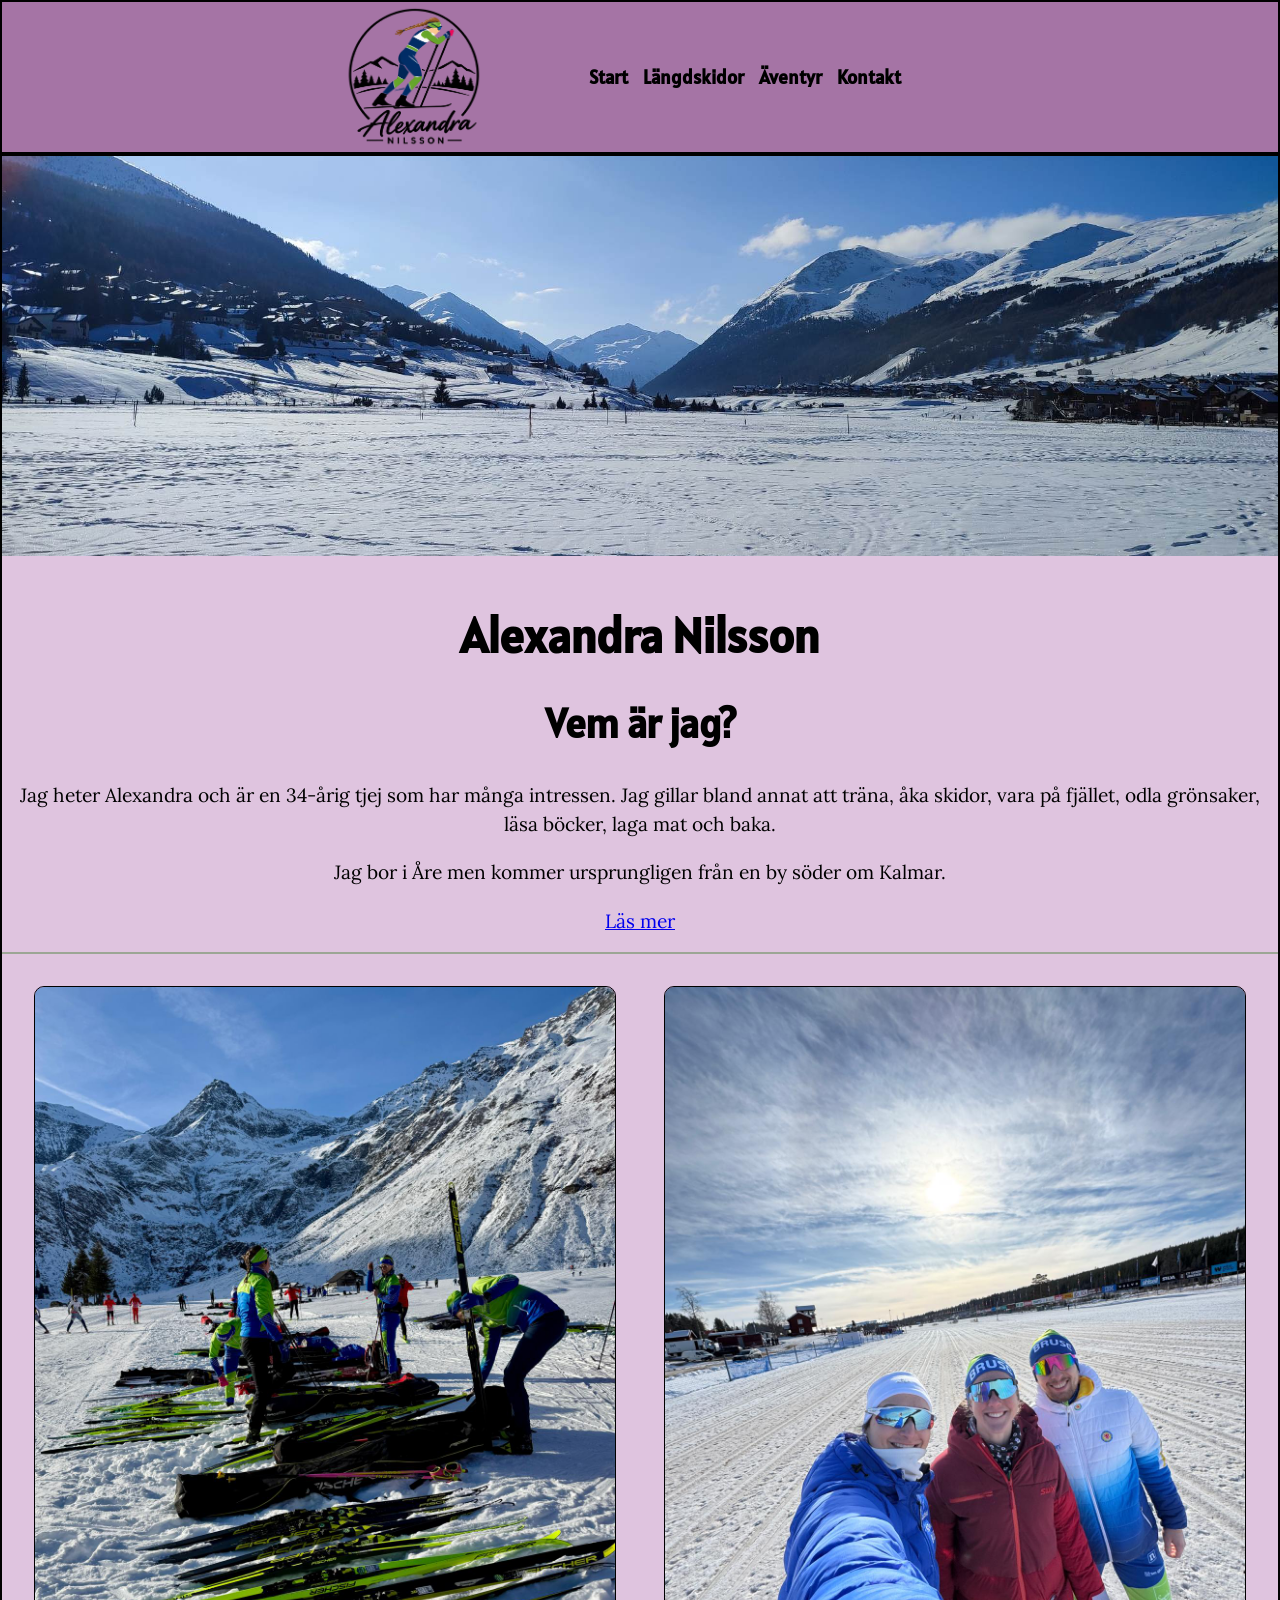
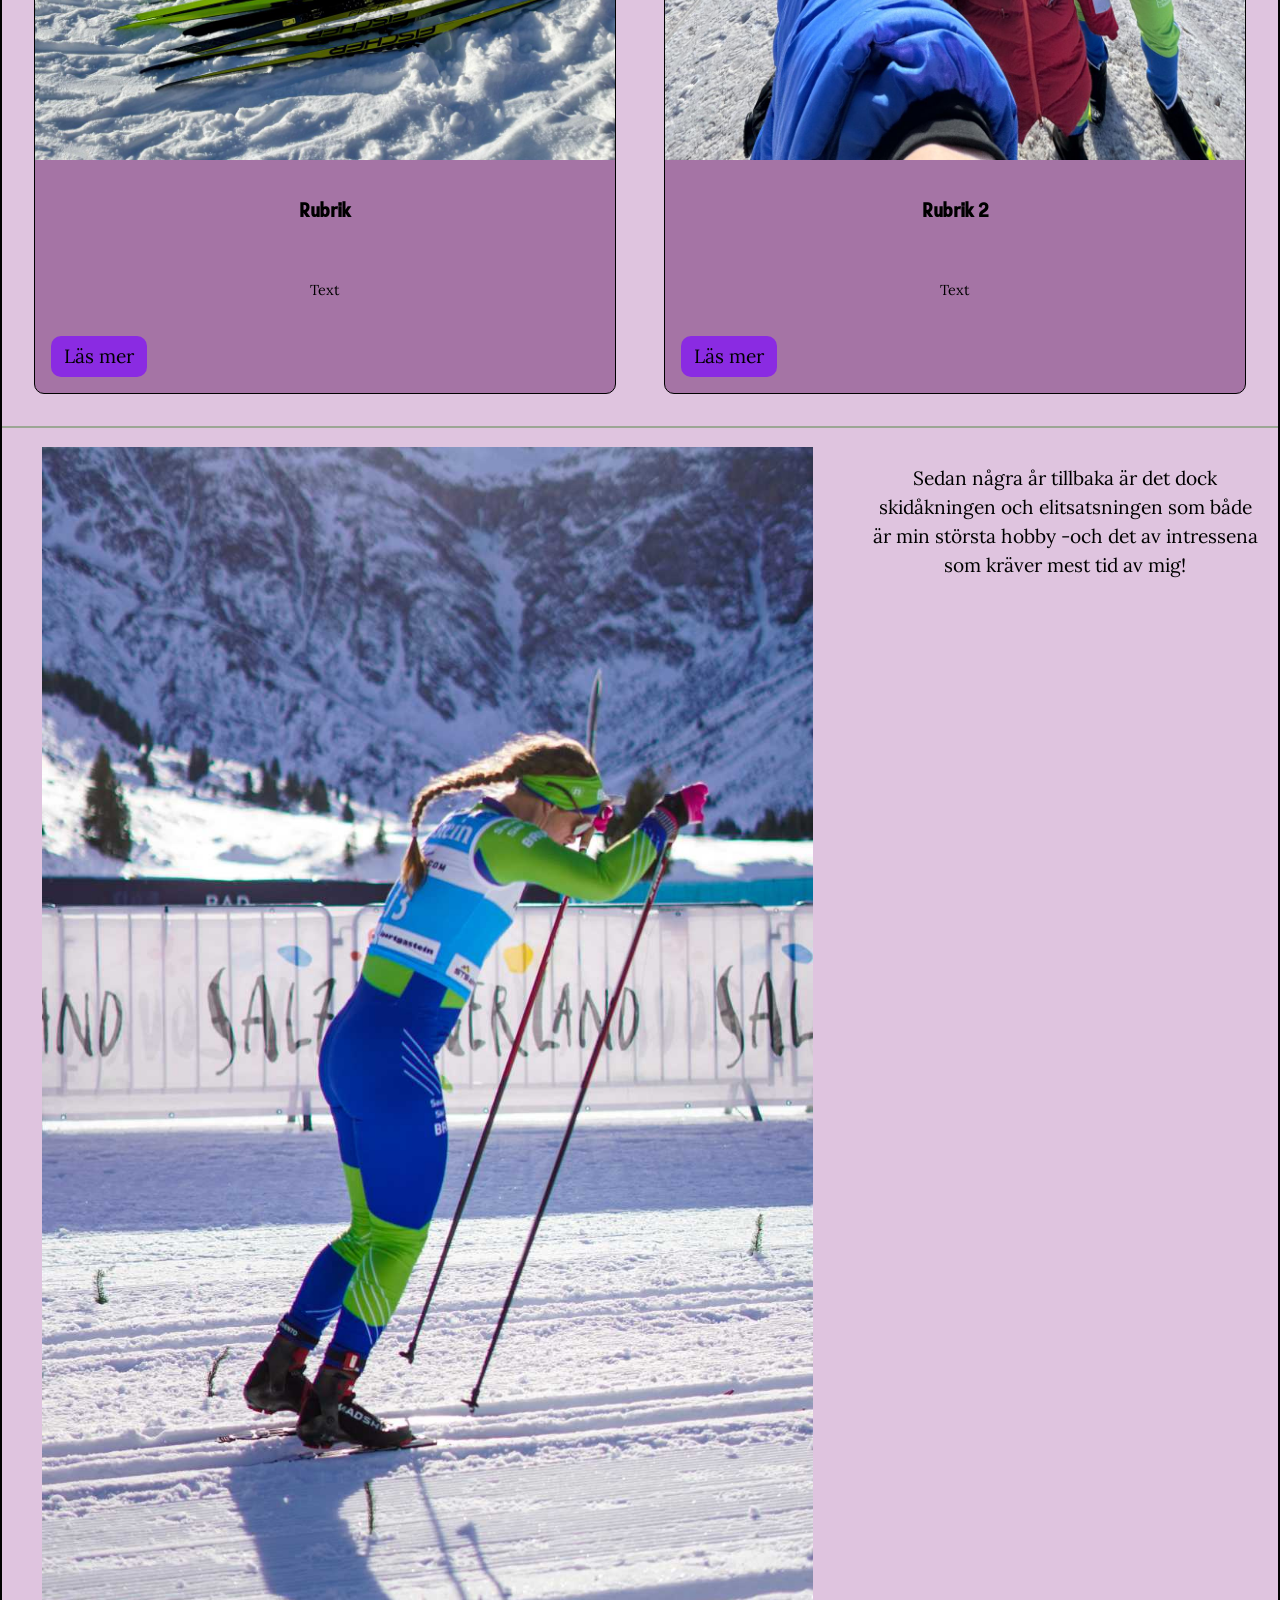
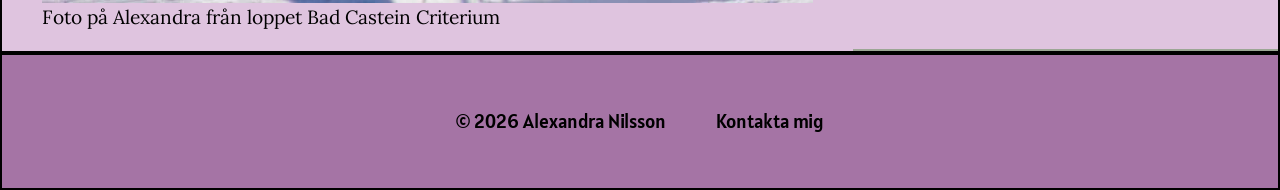
==== commit e65c553d: "Refactor code structure for improved readability and maintainability" ====
--- a/index.html
+++ b/index.html
@@ -37,8 +37,6 @@
             
         <!-- MAIN -->
         <main class="box main">
-
-                <!-- HEROBILD  GRID COL FUNKAR INTE!!! --> 
                 <div class="grid-col-span-2" id="hero">
                     <img src="images/hero.jpg" alt="vinter med mycket snö och fina berg i bakgrunden"id="hero"> 
                 </div>
--- a/css/style.css
+++ b/css/style.css
@@ -3,13 +3,18 @@
     box-sizing: border-box;
 }
 
+:root{
+    --bg-primary: #dfc4df; /* ljuslila */
+    --accent-color: #a574a5; /* mörklila */
+}
+
 /* ==================
   STORA GRUPPERINGAR
 ===================== */
 
 /* Generellt för hela sidan */
 body {
-    background-color: #dfc4df;
+    background-color: var(--bg-primary);
     color: #000000;
     font-family: 'Lora', serif;
     font-size: 1.2rem;
@@ -22,7 +27,8 @@
 .page-layout {
     display: flex;
     flex-direction: column;
-    height: 100%;
+    /* gör att innehållet täcker hela höjden */
+    min-height: 100vh;
 }
 
 /* headern i liten skärm */
@@ -30,7 +36,7 @@
     display: flex;
     font-weight: 600;
     flex-direction: column;
-    background-color: #a574a5;
+    background-color: var(--accent-color);
     color: rgb(12, 0, 0);
     padding: 1rem;
     text-align: center;
@@ -42,11 +48,21 @@
 .main {
     display: flex;
     flex-direction: column;
-    background-color: #dfc4df;
+    background-color: var(--bg-primary);
+    /* Låter main-elementet vara det som tar upp överblivet utrymme */
+    flex: 1;
+}
+
+#contact-main {
+    display: flex;
+    justify-items: center;
+    align-items: center;
+    text-align: center;
+    padding: 0 0.4rem;
 }
 
 .footer {
-    background-color: #a574a5;
+    background-color: var(--accent-color);
     color: black;
     width: 100%;
     display: flex;
@@ -99,7 +115,7 @@
 .card {
     display: flex;
     flex-direction: column;
-    background-color: #a574a5;
+    background-color: var(--accent-color);
     border: 1px solid black;
     border-radius: 10px;
     overflow: hidden;
@@ -121,7 +137,7 @@
 }
 
 .card-body h3 {
-    font-size: 1.2 rem;
+    font-size: 1.2rem;
     color:black;
     font-family: Alatsi, sans-serif;
 }
@@ -157,8 +173,28 @@
     color: black;
     font-size: 3rem;
     line-height: 1;
-    -webkit-text-stroke: 0.1px #0b0014;
-}
+    padding: 0 1rem;
+}
+
+/* "boxen" med hero-bild och rubrik */
+#hero-aventyr-box{
+    /* gör att texten kan lägga sig i rutan */
+    display: flex;
+    justify-content: center;
+    align-items: center;
+}
+
+/* h1-rubriken i äventyr som ska ligga över hero-bilden */
+h1.aventyr {
+    color:black;
+    text-shadow: 0 0 10px white;
+    /* Gör att texten "flyter" på bilden */
+    position: absolute;
+    /* Gör att h1 helt säkert hamnar överst */
+    z-index: 10;
+}
+
+
 h2 {
     font-family: Alatsi, sans-serif;
     color: black;
@@ -187,12 +223,21 @@
 }
 
 form {
-    background-color: #f15795;
-    padding: 20px;
+    display: grid;
+    background-color: var(--accent-color);
+    padding: 1rem;
+    gap: 0.6rem;
     border-radius: 10px;
-    border: 5px solid #a574a5;
+    border: 3px solid black;
     max-width: 400px;
-    margin: 0 auto;
+    margin: 0;
+    text-align: start;
+}
+
+input{
+    /* Gör att inte inmatningsfälten hamnar utanför form-elementet */
+    width: 100%;
+    border-radius: 5px;
 }
 
 /* blir en ljus rosa färg när man är i fältet, standardraden är kvar (outline: none; om den ska bort*/
@@ -201,18 +246,24 @@
 }
 
 button {
-    background-color: #a574a5;    
+    background-color: var(--accent-color);
     color: black;              
-    padding: 10px 24px;         
-    border: none;                 
-    border-radius: 4px;           
+    padding: 0.5rem 1.2rem;         
+    border: 2px solid black;                 
+    border-radius: 3px;           
     font-size: 1rem; 
     /* Handmarkör vid hover */             
     cursor: pointer;   
 }
 
+form button{
+   background-color: var(--bg-primary);
+   /* gör att knappen inte stretchar över hela boxen */
+   justify-self: center;
+}
+
 button:hover {
-    background-color:#a574a5;
+    background-color:var(--accent-color);
 }
 
 button:active {
@@ -229,15 +280,14 @@
 }
 
 .table-container {
-    border: 10px solid #a574a5;
+    border: 10px solid var(--accent-color);
     border-radius: 6px;
     overflow-x: auto;     /* Horisontell scroll vid behov */
-    -webkit-overflow-scrolling: touch; /* Smidig scroll på mobil */
 }
 
 th, 
 td {
-    border: 1px solid #a574a5;
+    border: 1px solid var(--accent-color);
     padding: 0.7em;
     text-align: left;
 }
@@ -266,7 +316,7 @@
 footer {
     display: flex;
     flex-direction: column;
-    background-color: #a574a5;
+    background-color: var(--accent-color);
     color: black;
     font-family: Alatsi, sans-serif;
     align-items: center;
@@ -285,13 +335,12 @@
         justify-content: center;
         align-items: center;
         gap: 100px;
+        padding: 0;
     }
 
     .main {
         display: grid;
-        grid-template-columns: 2fr, 1fr;
-        /* ser till att inte main döljs av headern (som är låst) */
-        /* padding-top: 67px; */
+        grid-template-columns: 2fr 1fr;
     }
 
     .footer {
@@ -316,22 +365,17 @@
     }
 
     img[alt="logotyp alexandra"] {
-    width: 70px;
+    height: 100%;
+    padding: 0;
+    margin: 0;
 }
 
     #hero {
-        max-height: 500px;
+        max-height: 400px;
         width: 100%;
         object-fit: cover;
-
-    }
-
-    #section2 {
-        
-    }
-
-     /* Jag vill att headern ska synas även när man scrollar, men bara på stor skärm */
-     /* header {
-        position: fixed;
-    } */
+        grid-row: 1/2;
+        grid-column: 1/3;
+    }
+
 }
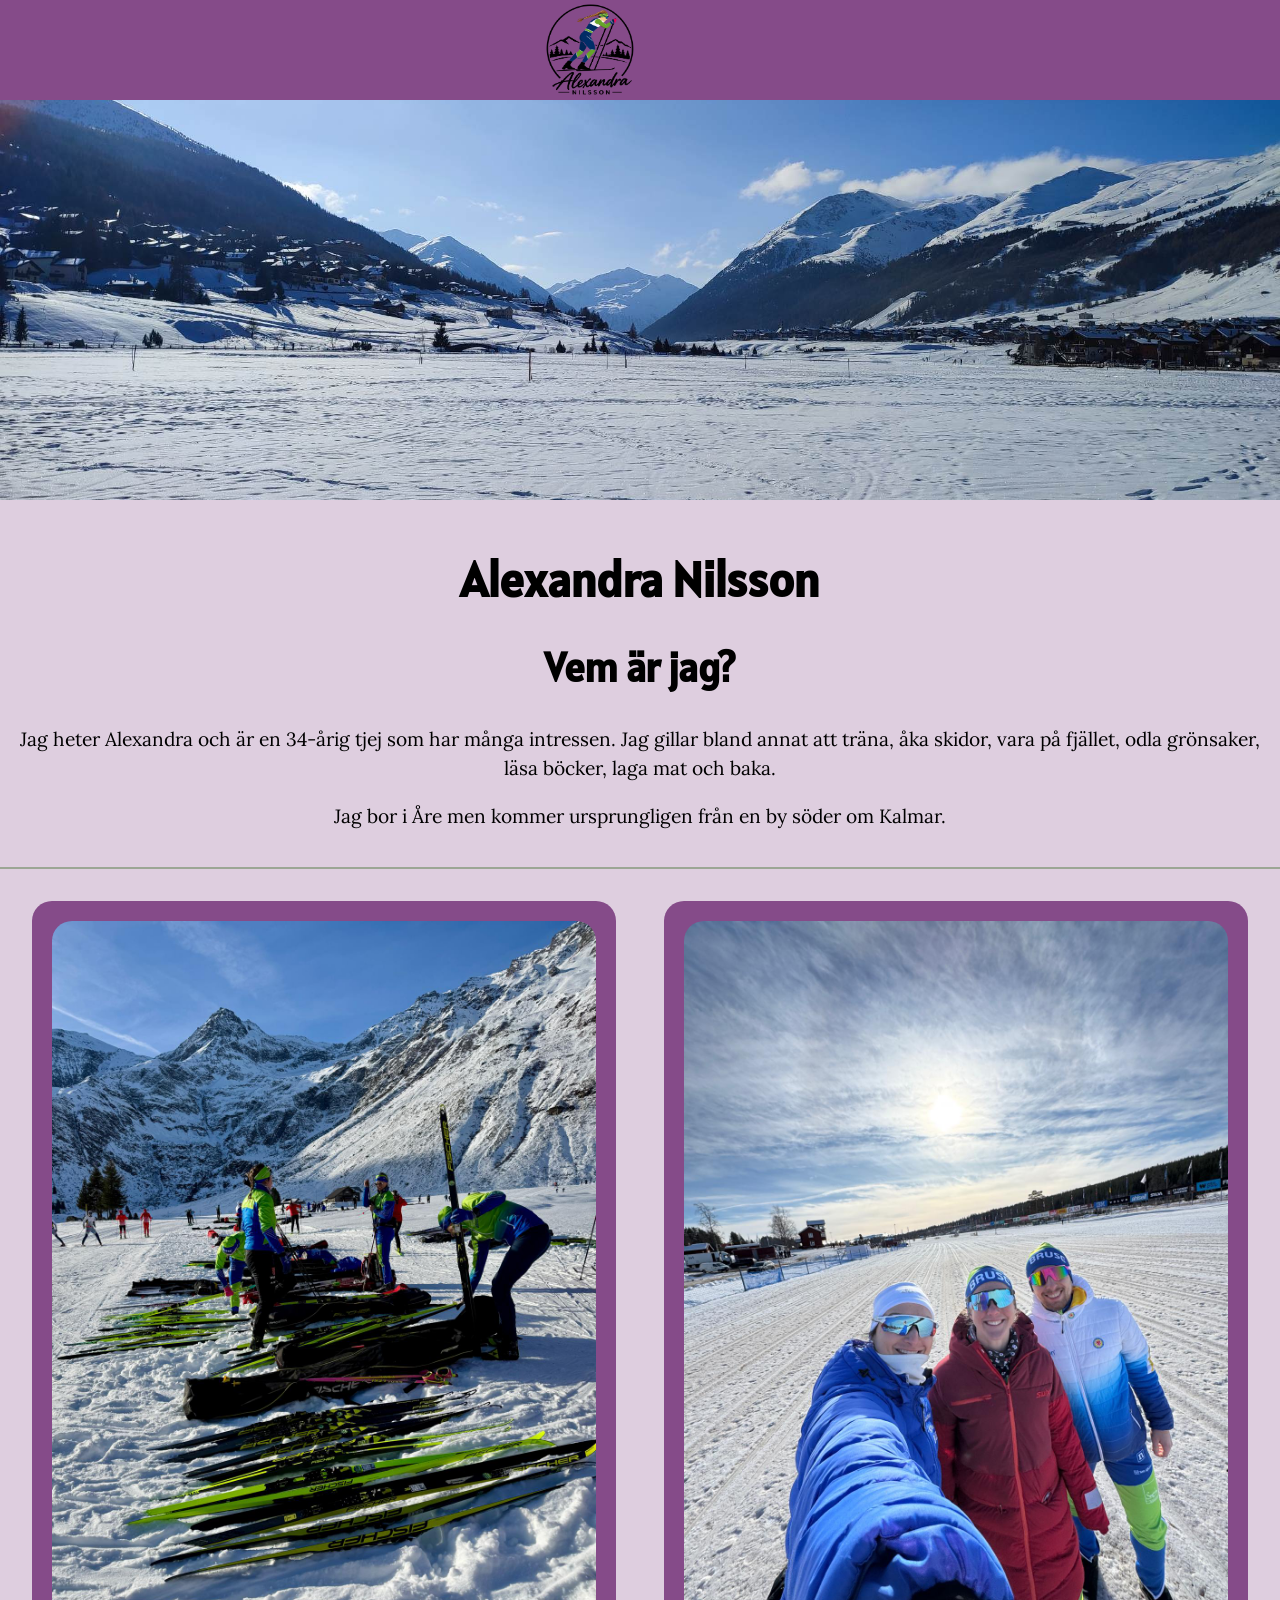
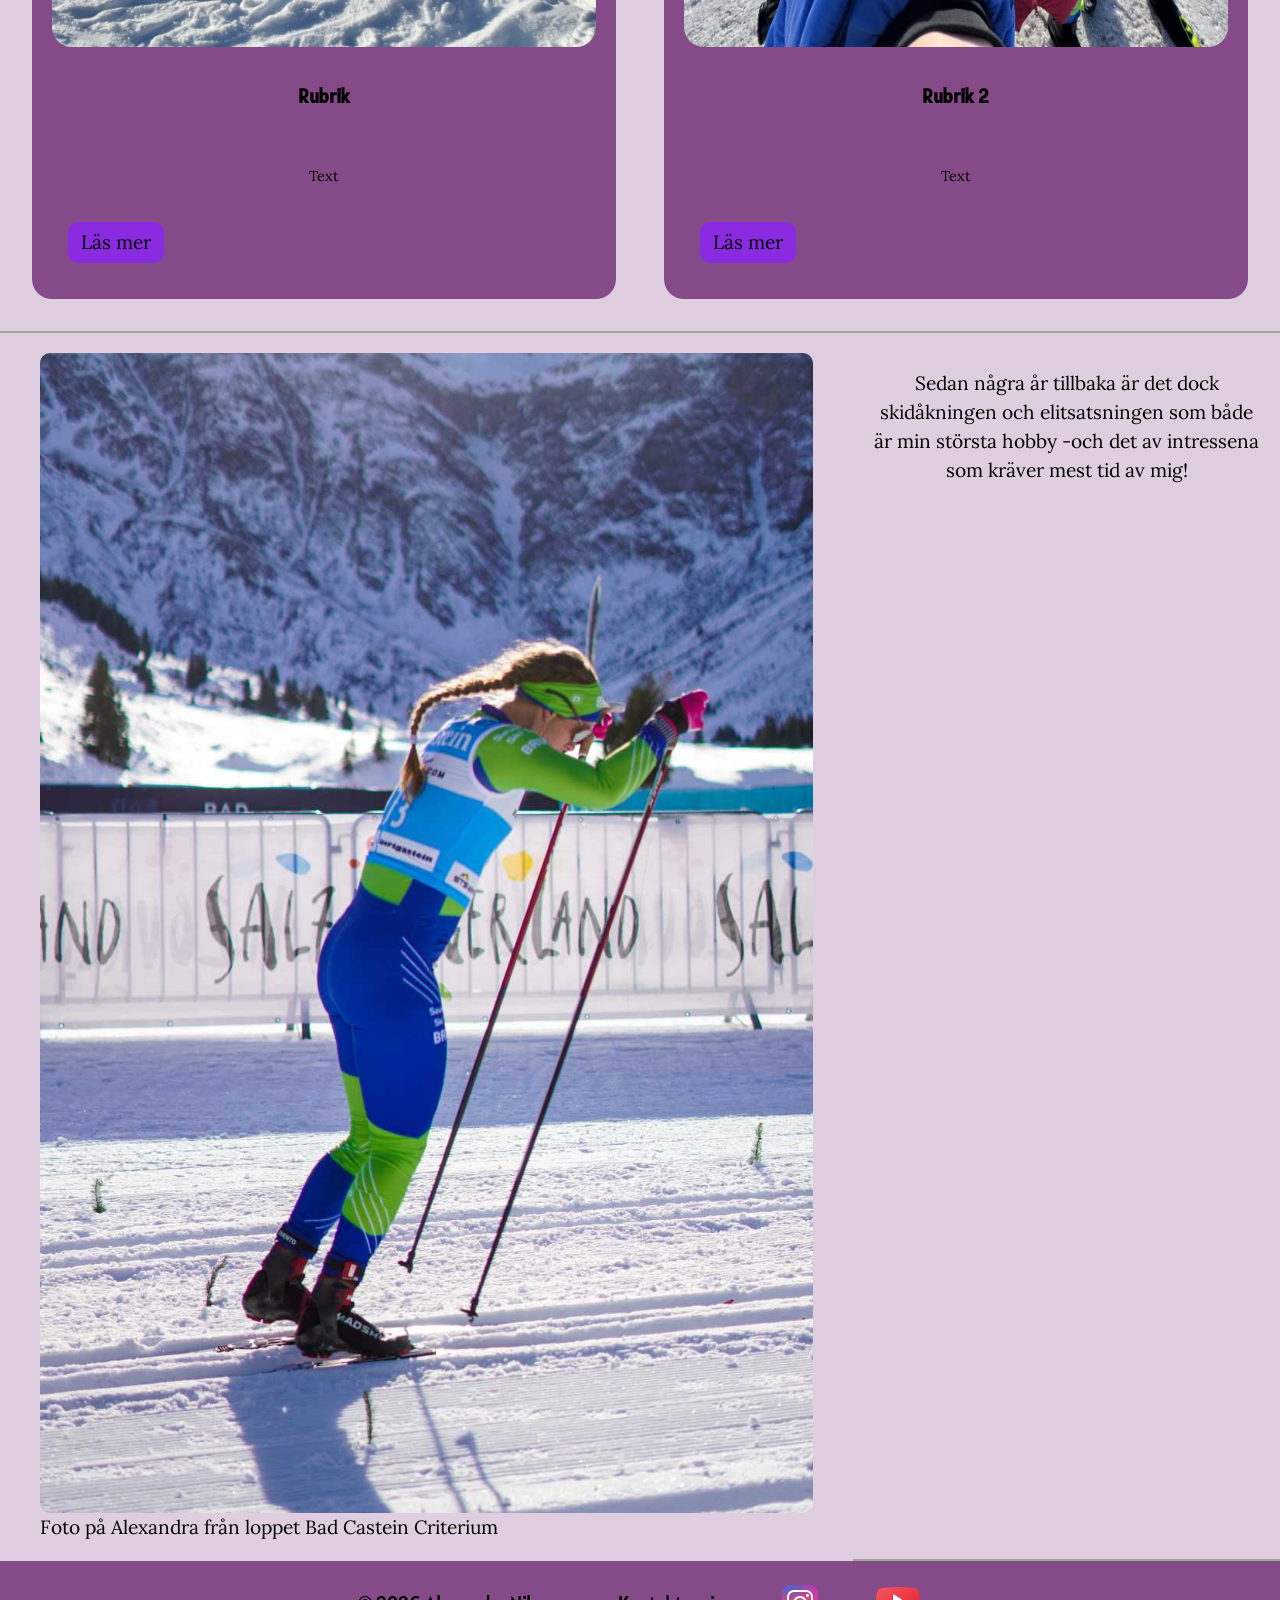
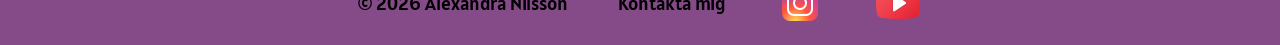
==== commit 93144544: "la till hamburgermeny, rundade hörn på bilder, bytte färger" ====
--- a/index.html
+++ b/index.html
@@ -5,6 +5,7 @@
         <meta name="viewport" content="width=device-width, initial-scale=1.0">
         <title>Alexandras hemsida</title>
         <link href="css/style.css" rel="stylesheet">
+        <script src="JS/menu.js" defer></script>
 
         <!-- Google Fonts -->
         <link rel="preconnect" href="https://fonts.googleapis.com">
@@ -19,11 +20,14 @@
         <!-- HEADER -->
 
             <header class="box header">
-                <!-- <a class="logo" href="index.html"> -->
-                    <img src="images/logotypANsvart.svg" alt="logotyp alexandra">
-                <!-- </a> -->
+                <a href="index.html" class="logo">
+                    <img src="images/logotypANsvart.svg" alt="logotyp alexandra" id="logo">
+                </a>
                 
-                <nav>
+                <button class="menu-toggle" type="button" aria-label="Öppna meny" aria-expanded="false" aria-controls="primary-navigation">
+                    <img src="images/burgermenu-black.svg" alt="">
+                </button>
+                <nav class="nav-menu" id="primary-navigation">
                     <ul class="nav-ul">
                         <li><a href="index.html">Start</a></li>
                         <li><a href="hobby.html">Längdskidor</a></li>
@@ -37,8 +41,8 @@
             
         <!-- MAIN -->
         <main class="box main">
-                <div class="grid-col-span-2" id="hero">
-                    <img src="images/hero.jpg" alt="vinter med mycket snö och fina berg i bakgrunden"id="hero"> 
+                <div class="grid-col-span-2" id="hero-div">
+                    <img src="images/hero.jpg" alt="vinter med mycket snö och fina berg i bakgrunden" id="hero"> 
                 </div>
 
                 <section class="section grid-col-span-2" id="section2">
@@ -46,7 +50,6 @@
                     <h2>Vem är jag?</h2>
                     <p>Jag heter Alexandra och är en 34-årig tjej som har många intressen. Jag gillar bland annat att träna, åka skidor, vara på fjället, odla grönsaker, läsa böcker, laga mat och baka.</p>
                     <p>Jag bor i Åre men kommer ursprungligen från en by söder om Kalmar.</p>
-                     <a href="#" class="button">Läs mer</a>
                 </section>
                 
                 <section class="section card-grid grid-col-span-2">
@@ -73,7 +76,7 @@
 
                 <figure>
                     <img src="images/skidbild.jpg" alt="skidbild">
-                    <figcaption class=”ImageCaption”>Foto på Alexandra från loppet Bad Castein Criterium</figcaption>
+                    <figcaption class="ImageCaption">Foto på Alexandra från loppet Bad Castein Criterium</figcaption>
                 </figure>
                 
                 <section class="section">
@@ -86,6 +89,12 @@
             <footer class="box footer">
                 <p>&copy; 2026 Alexandra Nilsson </p>
                 <a href="kontakt.html">Kontakta mig</a>
+                <a href="https://www.instagram.com/alexandranilsson77_96/" target="_blank" rel="noopener noreferrer">
+                    <img src="images/insta.png" class="SOME">
+                </a>
+                <a href="https://www.youtube.com/@alexandranilsson77_96-uo5pp" target="_blank" rel="noopener noreferrer">
+                    <img src="images/youtube.png" class="SOME">
+                </a>
             </footer>
 
     </body>
--- a/css/style.css
+++ b/css/style.css
@@ -4,8 +4,12 @@
 }
 
 :root{
-    --bg-primary: #dfc4df; /* ljuslila */
-    --accent-color: #a574a5; /* mörklila */
+    --bg-primary: #DECEDF; /* ljuslila */
+    --accent-color-1: #CCD8DE; /* blå */
+    --accent-color-2: #D4DECC; /* grön */
+    --accent-color-3: #DED6CC; /* beige */
+    --accent-color-dark: #854B89; /* mörklila */
+
 }
 
 /* ==================
@@ -23,7 +27,7 @@
     padding: 0; 
 }
 
-/* strukturerar huvudinnehållet (Head/Main/Footer) */
+/* strukturerar huvudinnehållet */
 .page-layout {
     display: flex;
     flex-direction: column;
@@ -35,11 +39,13 @@
 .header {
     display: flex;
     font-weight: 600;
-    flex-direction: column;
-    background-color: var(--accent-color);
+    flex-direction: row;
+    flex-wrap: wrap;
+    justify-content: space-between;
+    background-color: var(--accent-color-dark);
     color: rgb(12, 0, 0);
-    padding: 1rem;
-    text-align: center;
+    padding: 0 1rem 0 1rem;
+    text-align: left;
     align-items: center;
 }
 
@@ -62,19 +68,14 @@
 }
 
 .footer {
-    background-color: var(--accent-color);
+    display: flex;
+    flex-wrap: wrap;
+    background-color: var(--accent-color-dark);
     color: black;
     width: 100%;
-    display: flex;
     justify-content: center;
-    gap: 20px;
-    padding: 2rem;
-}
-
-.box {
-    /* TA BORT NÄR INNEHÅLLET ÄR LITE MER PÅ PLATS */
-    border: 2px solid black;
-    min-height: 80px;
+    gap: 10px;
+    padding: 0.5rem;
 }
 
 
@@ -93,6 +94,7 @@
 #hero {
     border: none;
     padding-bottom: 0;
+    border-radius: 0;
 }
 
 .card-grid {
@@ -115,17 +117,17 @@
 .card {
     display: flex;
     flex-direction: column;
-    background-color: var(--accent-color);
-    border: 1px solid black;
-    border-radius: 10px;
+    background-color: var(--accent-color-dark);
+    border-radius: 20px;
     overflow: hidden;
+    padding: 20px;
     margin: 1rem;
 }
 
 .card img {
-    width: 100%;
     object-fit: cover;
     display: block;
+    border-radius: 20px;
 }
 
 .card-body {
@@ -166,6 +168,41 @@
     display: flex;
     flex-direction: column;
     padding-left: 0;
+    margin: 0;
+}
+
+.menu-toggle {
+    display: flex;
+    align-items: center;
+    justify-content: center;
+    padding: 0.4rem;
+    border: 0;
+    background: transparent;
+}
+
+.menu-toggle:hover, .menu-toggle:focus, 
+    /* li:hover, li:focus */
+    a:hover, a:focus {
+    background-color: var(--bg-primary);
+    border-radius: 5px;
+}
+
+.menu-toggle img {
+    width: 3rem;
+    height: 3rem;
+}
+
+.nav-menu {
+    flex-basis: 100%;
+}
+
+.nav-menu:not(.is-open) .nav-ul {
+    display: none;
+}
+
+.nav-menu.is-open .nav-ul {
+    align-items: left;
+    gap: 0.5rem;
 }
 
 h1 {
@@ -214,17 +251,18 @@
     /* gör att bilderna aldrig blir större än parent-elementet och "block" att det inte blir "extra" space på sidorna/under */
     display: block;
     max-inline-size: 100%;
-}
-
-img[alt="logotyp alexandra"] {
+    border-radius: 10px;
+}
+
+#logo {
     border: none;
-    width: 50%;
-    max-width: 150px;
+    height: 100%;
+    max-height: 100px;
 }
 
 form {
     display: grid;
-    background-color: var(--accent-color);
+    background-color: var(--accent-color-dark);
     padding: 1rem;
     gap: 0.6rem;
     border-radius: 10px;
@@ -246,7 +284,7 @@
 }
 
 button {
-    background-color: var(--accent-color);
+    background-color: var(--accent-color-dark);
     color: black;              
     padding: 0.5rem 1.2rem;         
     border: 2px solid black;                 
@@ -263,7 +301,7 @@
 }
 
 button:hover {
-    background-color:var(--accent-color);
+    background-color:var(--accent-color-dark);
 }
 
 button:active {
@@ -280,14 +318,14 @@
 }
 
 .table-container {
-    border: 10px solid var(--accent-color);
+    border: 10px solid var(--accent-color-dark);
     border-radius: 6px;
     overflow-x: auto;     /* Horisontell scroll vid behov */
 }
 
 th, 
 td {
-    border: 1px solid var(--accent-color);
+    border: 1px solid var(--accent-color-dark);
     padding: 0.7em;
     text-align: left;
 }
@@ -315,8 +353,8 @@
 
 footer {
     display: flex;
-    flex-direction: column;
-    background-color: var(--accent-color);
+    flex-direction: row;
+    background-color: var(--accent-color-dark);
     color: black;
     font-family: Alatsi, sans-serif;
     align-items: center;
@@ -326,25 +364,44 @@
     color: black;
     text-decoration: none;
 }
+
+/* för att elementen i footern ska wrappa innan texten gör det */
+.footer a,
+.footer p {
+    white-space: nowrap;
+}
+
 
 
 @media (min-width: 768px) {
     /* lägger allt innehåll på en rad i headern */
     .header {
         flex-direction: row;
+        flex-wrap: nowrap;
         justify-content: center;
         align-items: center;
         gap: 100px;
         padding: 0;
     }
 
+    .menu-toggle {
+        display: none;
+    }
+
+    .nav-menu {
+        flex-basis: auto;
+    }
+
+    .nav-menu .nav-ul {
+        display: flex;
+    }
+
     .main {
         display: grid;
         grid-template-columns: 2fr 1fr;
     }
 
     .footer {
-        flex-direction: row;
         gap: 50px;
     }
 
